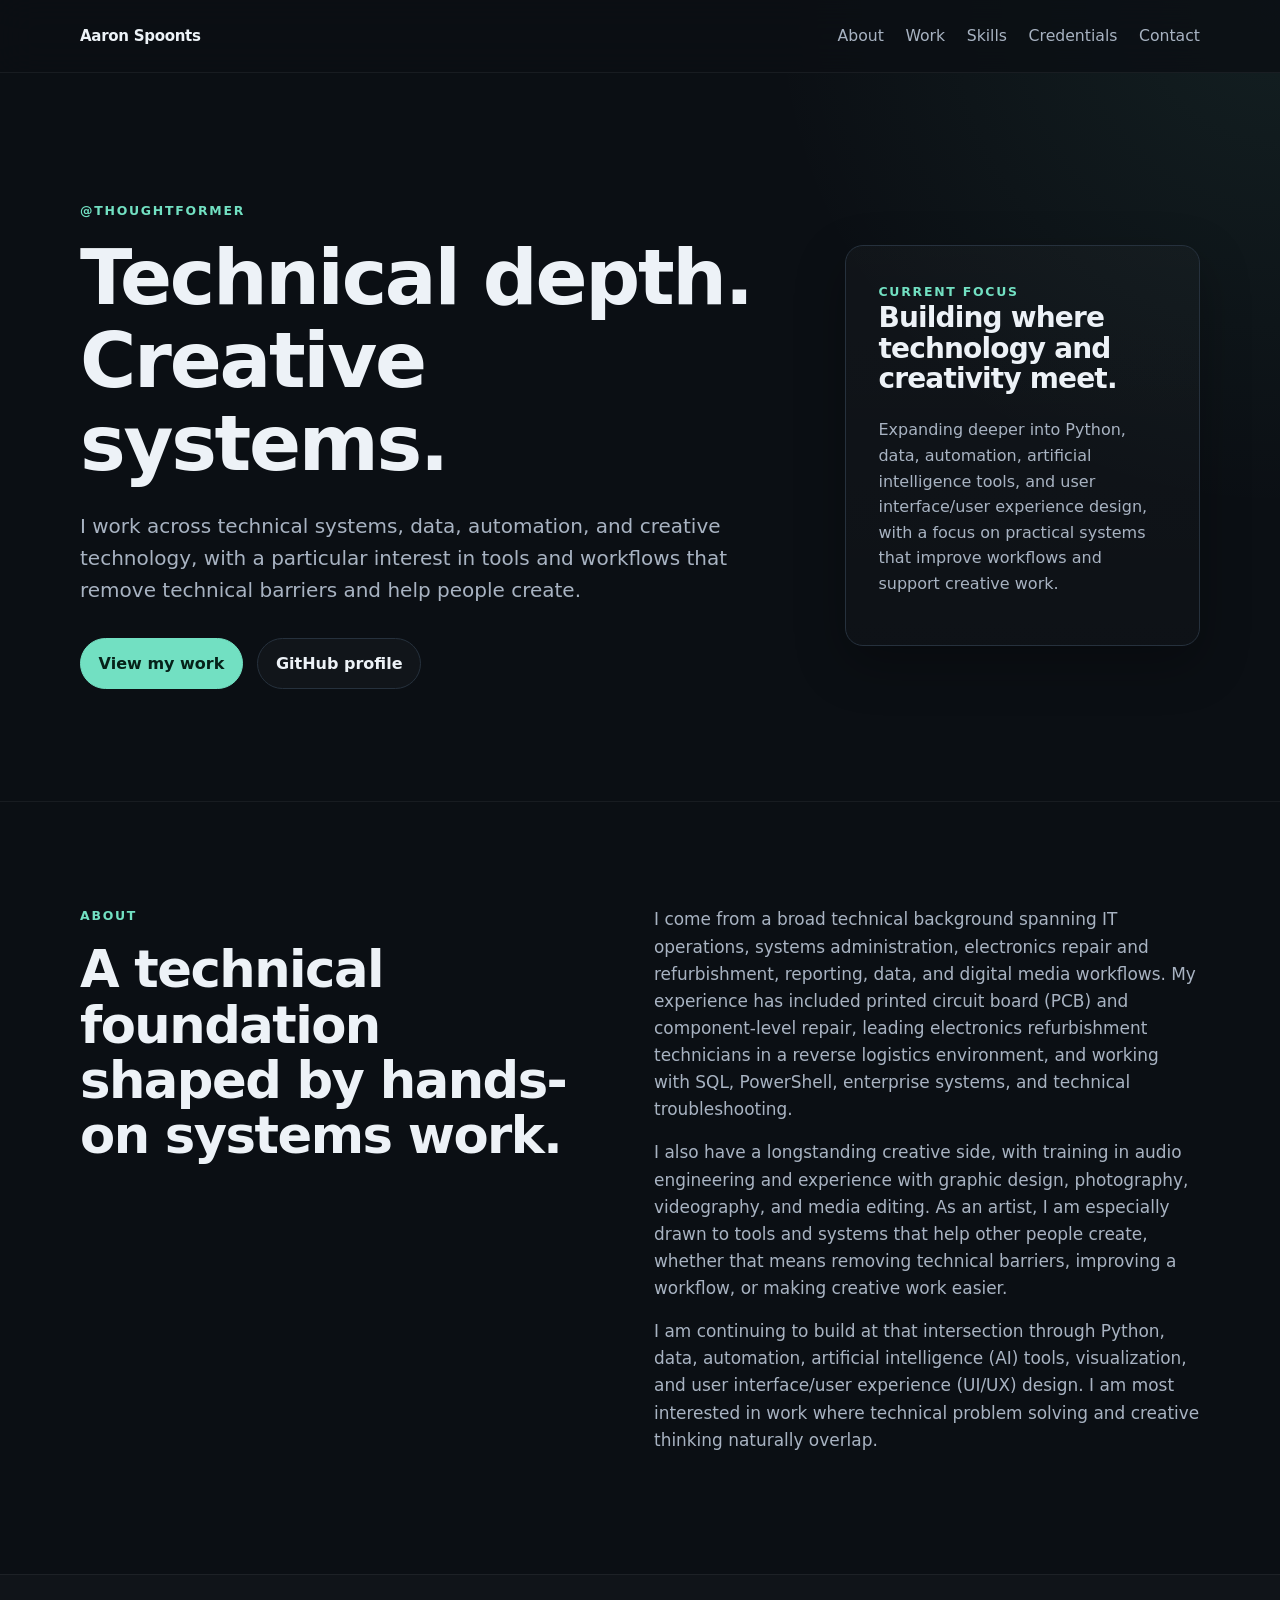
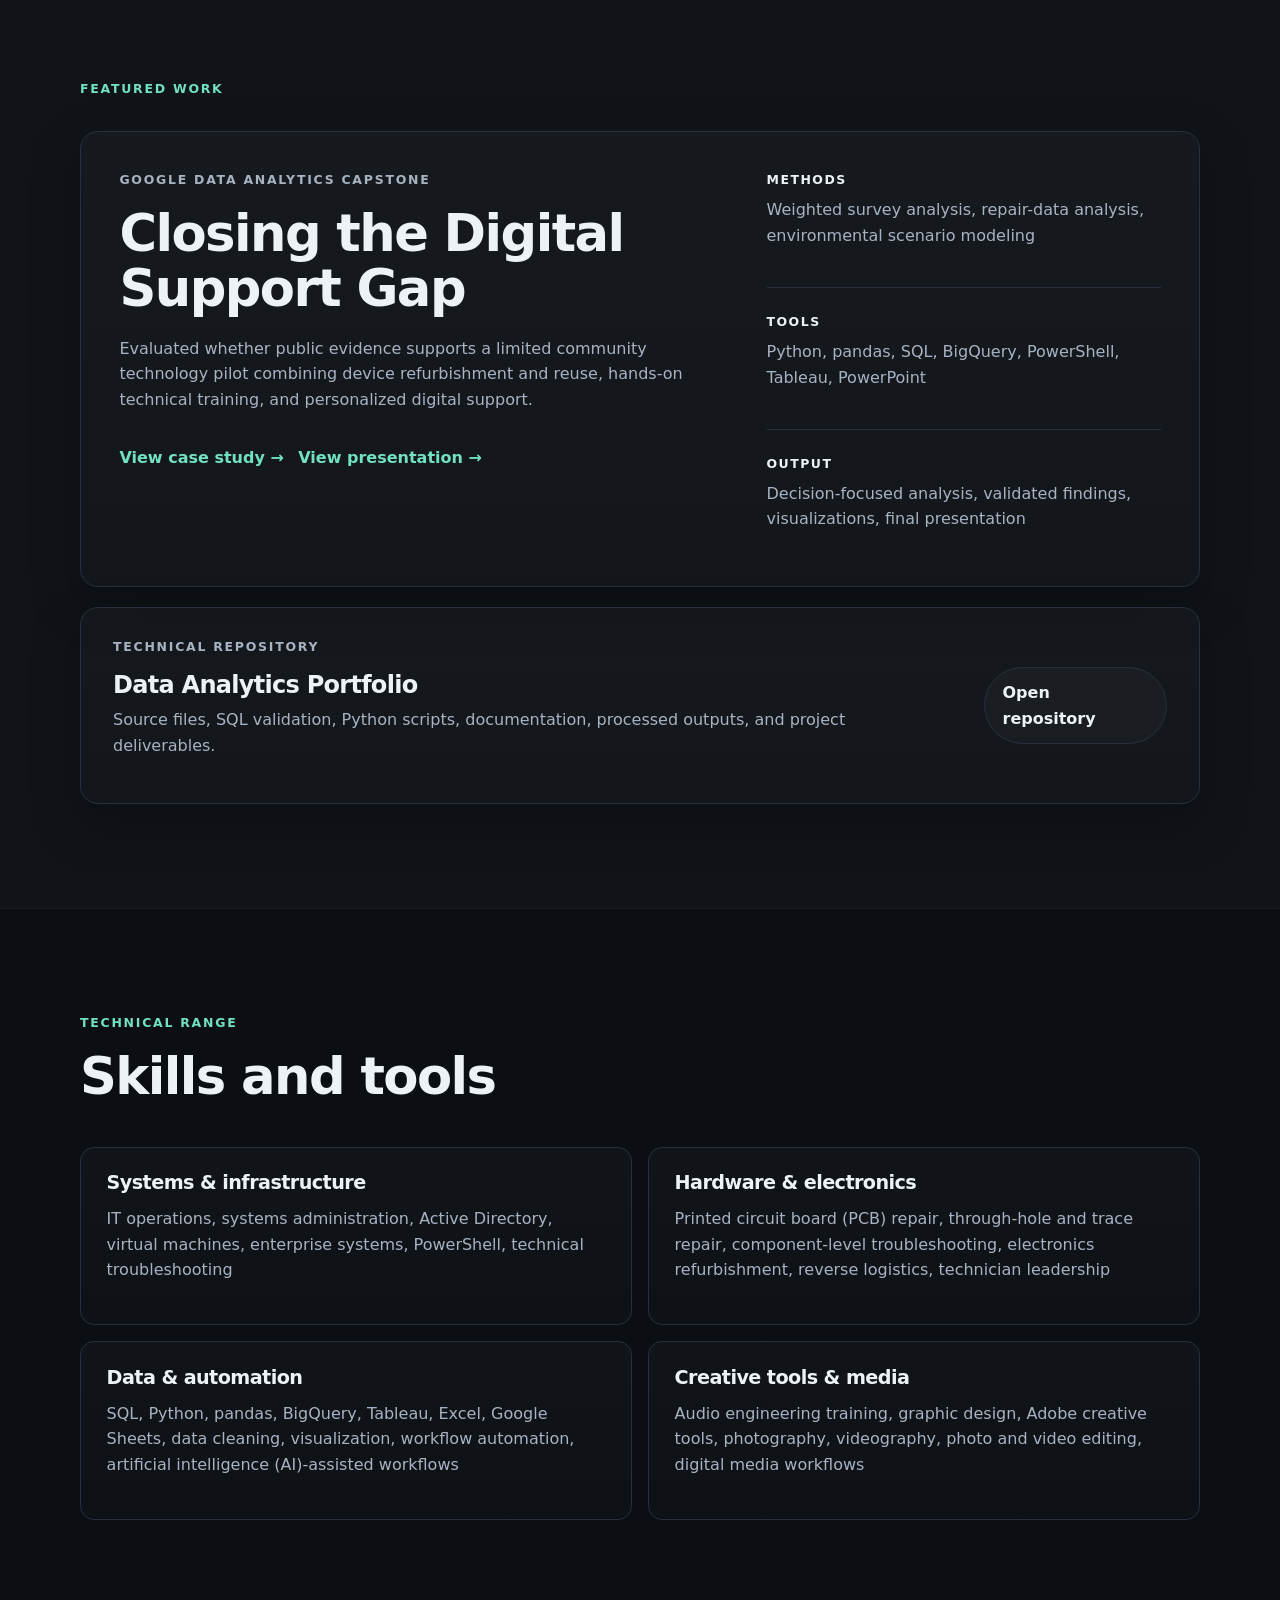
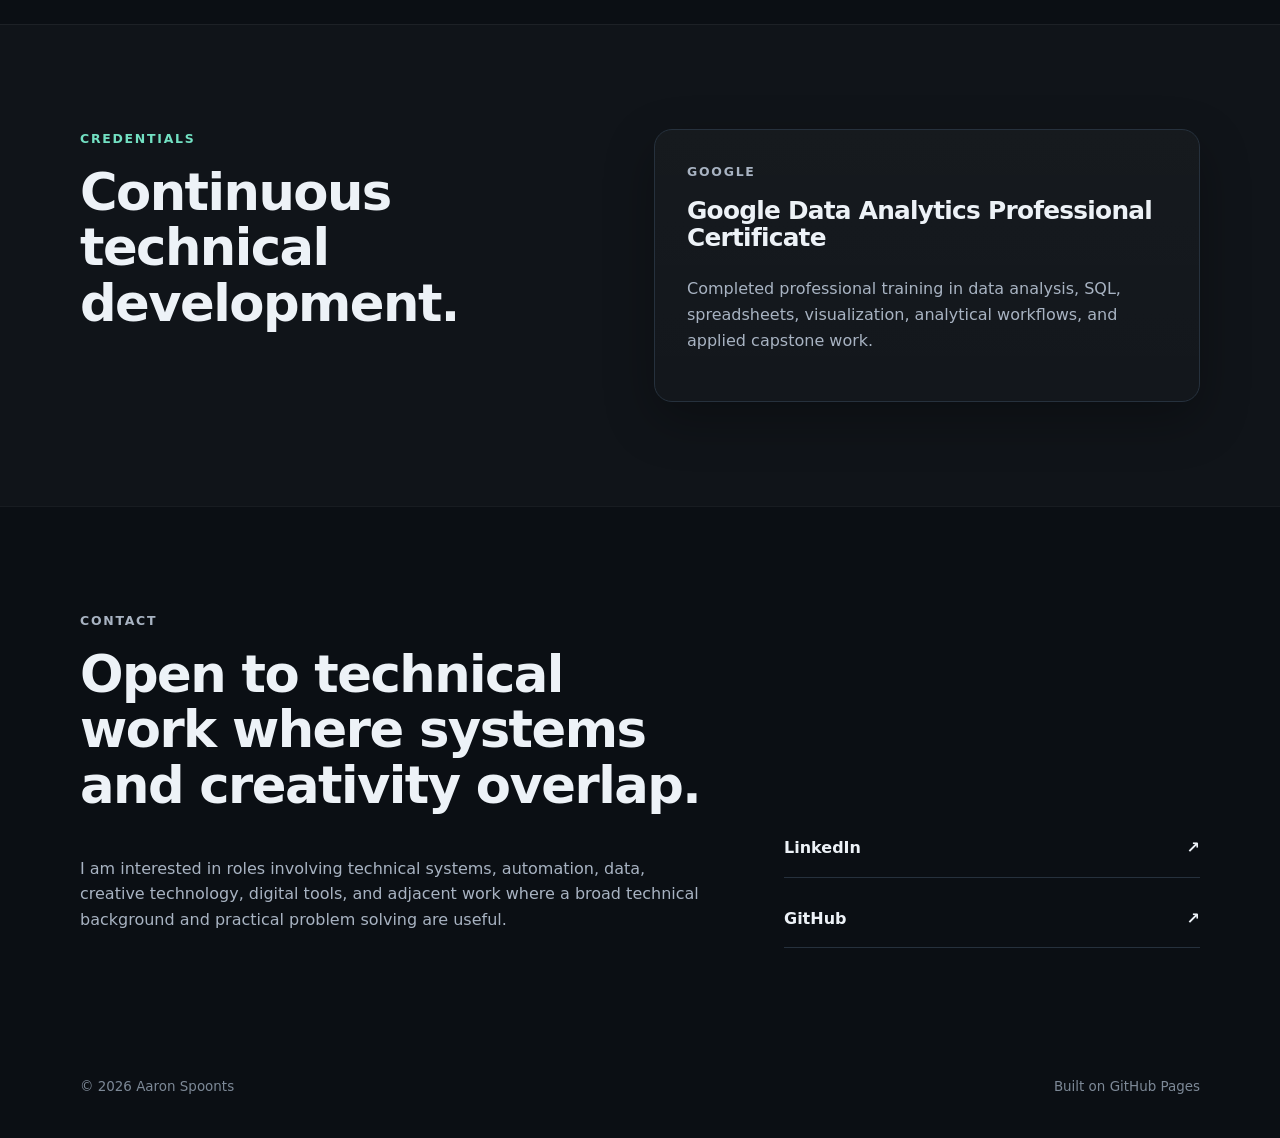
==== index.html @ 9a8ed1b3 "Refine portfolio positioning and experience" ====
<!DOCTYPE html>
<html lang="en">
<head>
  <meta charset="UTF-8">
  <meta name="viewport" content="width=device-width, initial-scale=1.0">
  <meta name="description" content="Aaron Spoonts — technical systems, data, automation, and creative technology portfolio.">
  <title>Aaron Spoonts | Technical Systems & Creative Technology</title>
  <link rel="stylesheet" href="style.css">
</head>
<body>
  <header class="site-header">
    <div class="container nav-wrap">
      <a class="brand" href="#top">Aaron Spoonts</a>
      <nav aria-label="Primary navigation">
        <a href="#about">About</a>
        <a href="#work">Work</a>
        <a href="#skills">Skills</a>
        <a href="#credentials">Credentials</a>
        <a href="#contact">Contact</a>
      </nav>
    </div>
  </header>

  <main id="top">
    <section class="hero">
      <div class="container hero-grid">
        <div>
          <p class="eyebrow">@Thoughtformer</p>
          <h1>Technical depth.<br>Creative systems.</h1>
          <p class="hero-copy">
            I work across technical systems, data, automation, and creative technology, with a
            particular interest in tools and workflows that remove technical barriers and help
            people create.
          </p>
          <div class="hero-actions">
            <a class="button primary" href="#work">View my work</a>
            <a class="button secondary" href="https://github.com/Thoughtformer" target="_blank" rel="noopener noreferrer">GitHub profile</a>
          </div>
        </div>

        <aside class="focus-card" aria-label="Current focus">
          <span class="card-label">Current focus</span>
          <h2>Building where technology and creativity meet.</h2>
          <p>
            Expanding deeper into Python, data, automation, artificial intelligence tools,
            and user interface/user experience design, with a focus on practical systems
            that improve workflows and support creative work.
          </p>
        </aside>
      </div>
    </section>

    <section id="about" class="section">
      <div class="container split">
        <div>
          <p class="section-kicker">About</p>
          <h2>A technical foundation shaped by hands-on systems work.</h2>
        </div>
        <div class="body-copy">
          <p>
            I come from a broad technical background spanning IT operations, systems administration,
            electronics repair and refurbishment, reporting, data, and digital media workflows.
            My experience has included printed circuit board (PCB) and component-level repair,
            leading electronics refurbishment technicians in a reverse logistics environment,
            and working with SQL, PowerShell, enterprise systems, and technical troubleshooting.
          </p>
          <p>
            I also have a longstanding creative side, with training in audio engineering and
            experience with graphic design, photography, videography, and media editing. As an
            artist, I am especially drawn to tools and systems that help other people create,
            whether that means removing technical barriers, improving a workflow, or making
            creative work easier.
          </p>
          <p>
            I am continuing to build at that intersection through Python, data, automation,
            artificial intelligence (AI) tools, visualization, and user interface/user experience
            (UI/UX) design. I am most interested in work where technical problem solving and
            creative thinking naturally overlap.
          </p>
        </div>
      </div>
    </section>

    <section id="work" class="section section-alt">
      <div class="container">
        <p class="section-kicker">Featured work</p>
        <div class="project-card">
          <div class="project-main">
            <p class="project-type">Google Data Analytics Capstone</p>
            <h2>Closing the Digital Support Gap</h2>
            <p>
              Evaluated whether public evidence supports a limited community technology pilot
              combining device refurbishment and reuse, hands-on technical training, and
              personalized digital support.
            </p>
            <div class="project-actions">
              <a class="text-link" href="https://github.com/Thoughtformer/data-analytics-portfolio/tree/main/projects/google-data-analytics-capstone" target="_blank" rel="noopener noreferrer">View case study →</a>
              <a class="text-link" href="https://github.com/Thoughtformer/data-analytics-portfolio/blob/main/projects/google-data-analytics-capstone/reports/google-data-analytics-capstone-presentation.pdf" target="_blank" rel="noopener noreferrer">View presentation →</a>
            </div>
          </div>
          <div class="project-meta">
            <div>
              <span>Methods</span>
              <p>Weighted survey analysis, repair-data analysis, environmental scenario modeling</p>
            </div>
            <div>
              <span>Tools</span>
              <p>Python, pandas, SQL, BigQuery, PowerShell, Tableau, PowerPoint</p>
            </div>
            <div>
              <span>Output</span>
              <p>Decision-focused analysis, validated findings, visualizations, final presentation</p>
            </div>
          </div>
        </div>

        <div class="repo-callout">
          <div>
            <p class="project-type">Technical repository</p>
            <h3>Data Analytics Portfolio</h3>
            <p>Source files, SQL validation, Python scripts, documentation, processed outputs, and project deliverables.</p>
          </div>
          <a class="button secondary" href="https://github.com/Thoughtformer/data-analytics-portfolio" target="_blank" rel="noopener noreferrer">Open repository</a>
        </div>
      </div>
    </section>

    <section id="skills" class="section">
      <div class="container">
        <p class="section-kicker">Technical range</p>
        <h2>Skills and tools</h2>
        <div class="skill-grid">
          <div class="skill-group">
            <h3>Systems & infrastructure</h3>
            <p>IT operations, systems administration, Active Directory, virtual machines, enterprise systems, PowerShell, technical troubleshooting</p>
          </div>
          <div class="skill-group">
            <h3>Hardware & electronics</h3>
            <p>Printed circuit board (PCB) repair, through-hole and trace repair, component-level troubleshooting, electronics refurbishment, reverse logistics, technician leadership</p>
          </div>
          <div class="skill-group">
            <h3>Data & automation</h3>
            <p>SQL, Python, pandas, BigQuery, Tableau, Excel, Google Sheets, data cleaning, visualization, workflow automation, artificial intelligence (AI)-assisted workflows</p>
          </div>
          <div class="skill-group">
            <h3>Creative tools & media</h3>
            <p>Audio engineering training, graphic design, Adobe creative tools, photography, videography, photo and video editing, digital media workflows</p>
          </div>
        </div>
      </div>
    </section>

    <section id="credentials" class="section section-alt">
      <div class="container split">
        <div>
          <p class="section-kicker">Credentials</p>
          <h2>Continuous technical development.</h2>
        </div>
        <div class="credential-card">
          <p class="credential-issuer">Google</p>
          <h3>Google Data Analytics Professional Certificate</h3>
          <p>
            Completed professional training in data analysis, SQL, spreadsheets, visualization,
            analytical workflows, and applied capstone work.
          </p>
        </div>
      </div>
    </section>

    <section id="contact" class="section contact-section">
      <div class="container contact-grid">
        <div>
          <p class="section-kicker">Contact</p>
          <h2>Open to technical work where systems and creativity overlap.</h2>
          <p>
            I am interested in roles involving technical systems, automation, data, creative
            technology, digital tools, and adjacent work where a broad technical background
            and practical problem solving are useful.
          </p>
        </div>
        <div class="contact-links">
          <a href="https://www.linkedin.com/in/aaron-spoonts-3661ab31a/" target="_blank" rel="noopener noreferrer">LinkedIn <span>↗</span></a>
          <a href="https://github.com/Thoughtformer" target="_blank" rel="noopener noreferrer">GitHub <span>↗</span></a>
        </div>
      </div>
    </section>
  </main>

  <footer>
    <div class="container footer-wrap">
      <span>© 2026 Aaron Spoonts</span>
      <span>Built on GitHub Pages</span>
    </div>
  </footer>
</body>
</html>
---- style.css ----
:root {
  --bg: #0b0f14;
  --surface: #111821;
  --surface-2: #151e28;
  --text: #edf2f7;
  --muted: #a8b3c2;
  --line: #26313d;
  --accent: #72e0c2;
  --accent-strong: #9af0d8;
  --max-width: 1120px;
  --radius: 18px;
  --shadow: 0 18px 50px rgba(0, 0, 0, 0.28);
}

* {
  box-sizing: border-box;
}

html {
  scroll-behavior: smooth;
}

body {
  margin: 0;
  background:
    radial-gradient(circle at top right, rgba(114, 224, 194, 0.08), transparent 32rem),
    var(--bg);
  color: var(--text);
  font-family:
    Inter, ui-sans-serif, system-ui, -apple-system, BlinkMacSystemFont,
    "Segoe UI", sans-serif;
  line-height: 1.6;
  -webkit-font-smoothing: antialiased;
}

a {
  color: inherit;
  text-decoration: none;
}

p {
  margin: 0 0 1rem;
}

h1,
h2,
h3 {
  margin-top: 0;
  line-height: 1.08;
  letter-spacing: -0.03em;
}

h1 {
  max-width: 760px;
  margin-bottom: 1.5rem;
  font-size: clamp(3.2rem, 6vw, 6rem);
  font-weight: 760;
}

h2 {
  font-size: clamp(2rem, 4vw, 3.4rem);
}

h3 {
  font-size: 1.2rem;
}

.container {
  width: min(calc(100% - 2.5rem), var(--max-width));
  margin-inline: auto;
}

.site-header {
  position: sticky;
  top: 0;
  z-index: 50;
  border-bottom: 1px solid rgba(255, 255, 255, 0.06);
  background: rgba(11, 15, 20, 0.82);
  backdrop-filter: blur(18px);
}

.nav-wrap {
  min-height: 72px;
  display: flex;
  align-items: center;
  justify-content: space-between;
  gap: 2rem;
}

.brand {
  font-size: 0.94rem;
  font-weight: 700;
  letter-spacing: -0.02em;
}

nav {
  display: flex;
  gap: 1.35rem;
  color: var(--muted);
  font-size: 0.98rem;
}

nav a,
.contact-links a,
.text-link {
  transition:
    color 160ms ease,
    border-color 160ms ease,
    transform 160ms ease;
}

nav a:hover,
.contact-links a:hover,
.text-link:hover {
  color: var(--accent-strong);
}

.hero {
  padding: 8rem 0 7rem;
}

.hero-grid {
  display: grid;
  grid-template-columns: minmax(0, 1.45fr) minmax(300px, 0.75fr);
  gap: 5rem;
  align-items: center;
}

.eyebrow,
.section-kicker,
.project-type,
.card-label,
.credential-issuer {
  margin-bottom: 1rem;
  color: var(--accent);
  font-size: 0.78rem;
  font-weight: 750;
  letter-spacing: 0.14em;
  text-transform: uppercase;
}

.hero-copy {
  max-width: 710px;
  color: var(--muted);
  font-size: clamp(1.05rem, 2vw, 1.25rem);
}

.hero-actions,
.project-actions {
  margin-top: 2rem;
  display: flex;
  flex-wrap: wrap;
  gap: 0.9rem;
}

.button {
  min-height: 46px;
  display: inline-flex;
  align-items: center;
  justify-content: center;
  padding: 0.75rem 1.1rem;
  border: 1px solid var(--line);
  border-radius: 999px;
  font-weight: 700;
  transition:
    transform 160ms ease,
    background 160ms ease,
    border-color 160ms ease;
}

.button:hover {
  transform: translateY(-2px);
  border-color: rgba(114, 224, 194, 0.6);
}

.button.primary {
  border-color: var(--accent);
  background: var(--accent);
  color: #062219;
}

.button.primary:hover {
  background: var(--accent-strong);
}

.button.secondary {
  background: rgba(255, 255, 255, 0.025);
}

.focus-card,
.project-card,
.credential-card,
.repo-callout,
.skill-group {
  border: 1px solid var(--line);
  background: linear-gradient(180deg, rgba(255, 255, 255, 0.025), rgba(255, 255, 255, 0.01));
  box-shadow: var(--shadow);
}

.focus-card {
  padding: 2rem;
  border-radius: var(--radius);
}

.focus-card h2 {
  font-size: 1.75rem;
}

.focus-card p,
.body-copy,
.skill-group p,
.credential-card p,
.project-main > p,
.project-meta p,
.repo-callout p,
.contact-section p {
  color: var(--muted);
}

.section {
  padding: 6.5rem 0;
  border-top: 1px solid rgba(255, 255, 255, 0.055);
}

.section-alt {
  background: rgba(255, 255, 255, 0.018);
}

.split {
  display: grid;
  grid-template-columns: 0.95fr 1.05fr;
  gap: 5rem;
}

.body-copy {
  font-size: 1.06rem;
}

.project-card {
  margin-top: 2rem;
  padding: 2.4rem;
  display: grid;
  grid-template-columns: 1.2fr 0.8fr;
  gap: 3.5rem;
  border-radius: var(--radius);
}

.project-main h2 {
  margin-bottom: 1.2rem;
  font-size: clamp(2rem, 4vw, 3.2rem);
}

.project-meta {
  display: grid;
  gap: 1.5rem;
  align-content: start;
}

.project-meta div {
  padding-bottom: 1.4rem;
  border-bottom: 1px solid var(--line);
}

.project-meta div:last-child {
  padding-bottom: 0;
  border-bottom: 0;
}

.project-meta span {
  display: block;
  margin-bottom: 0.45rem;
  color: var(--text);
  font-size: 0.78rem;
  font-weight: 750;
  letter-spacing: 0.12em;
  text-transform: uppercase;
}

.text-link {
  color: var(--accent);
  font-weight: 700;
}

.repo-callout {
  margin-top: 1.25rem;
  padding: 1.8rem 2rem;
  display: flex;
  align-items: center;
  justify-content: space-between;
  gap: 2rem;
  border-radius: var(--radius);
}

.repo-callout h3 {
  margin-bottom: 0.5rem;
  font-size: 1.5rem;
}

.skill-grid {
  margin-top: 2.5rem;
  display: grid;
  grid-template-columns: repeat(2, minmax(0, 1fr));
  gap: 1rem;
}

.skill-group {
  padding: 1.6rem;
  border-radius: 14px;
  box-shadow: none;
}

.skill-group h3 {
  margin-bottom: 0.75rem;
}

.credential-card {
  padding: 2rem;
  border-radius: var(--radius);
}

.credential-card h3 {
  font-size: 1.55rem;
}

.contact-grid {
  display: grid;
  grid-template-columns: minmax(0, 1.2fr) minmax(280px, 0.8fr);
  gap: 5rem;
  align-items: end;
}

.contact-links {
  display: grid;
  gap: 0.75rem;
}

.contact-links a {
  padding: 1rem 0;
  display: flex;
  justify-content: space-between;
  border-bottom: 1px solid var(--line);
  font-weight: 700;
}

footer {
  padding: 1.5rem 0 2.5rem;
  color: #7d8997;
  font-size: 0.84rem;
}

.footer-wrap {
  display: flex;
  justify-content: space-between;
  gap: 1rem;
}

@media (max-width: 860px) {
  .site-header {
    position: static;
  }

  .nav-wrap {
    padding: 1rem 0;
    align-items: flex-start;
  }

  nav {
    flex-wrap: wrap;
    justify-content: flex-end;
  }

  .hero {
    padding: 5.5rem 0 5rem;
  }

  .hero-grid,
  .split,
  .project-card,
  .contact-grid {
    grid-template-columns: 1fr;
    gap: 2.5rem;
  }

  .focus-card {
    max-width: 620px;
  }
}

@media (max-width: 620px) {
  .container {
    width: min(calc(100% - 1.5rem), var(--max-width));
  }

  .nav-wrap {
    display: block;
  }

  nav {
    margin-top: 0.75rem;
    justify-content: flex-start;
    gap: 0.7rem 1rem;
    font-size: 0.88rem;
  }

  h1 {
    font-size: clamp(2.85rem, 15vw, 4.8rem);
  }

  .section {
    padding: 4.5rem 0;
  }

  .project-card,
  .focus-card,
  .credential-card {
    padding: 1.4rem;
  }

  .repo-callout {
    align-items: flex-start;
    flex-direction: column;
  }

  .skill-grid {
    grid-template-columns: 1fr;
  }

  .footer-wrap {
    flex-direction: column;
  }
}

@media (prefers-reduced-motion: reduce) {
  html {
    scroll-behavior: auto;
  }

  *,
  *::before,
  *::after {
    transition-duration: 0.01ms !important;
  }
}
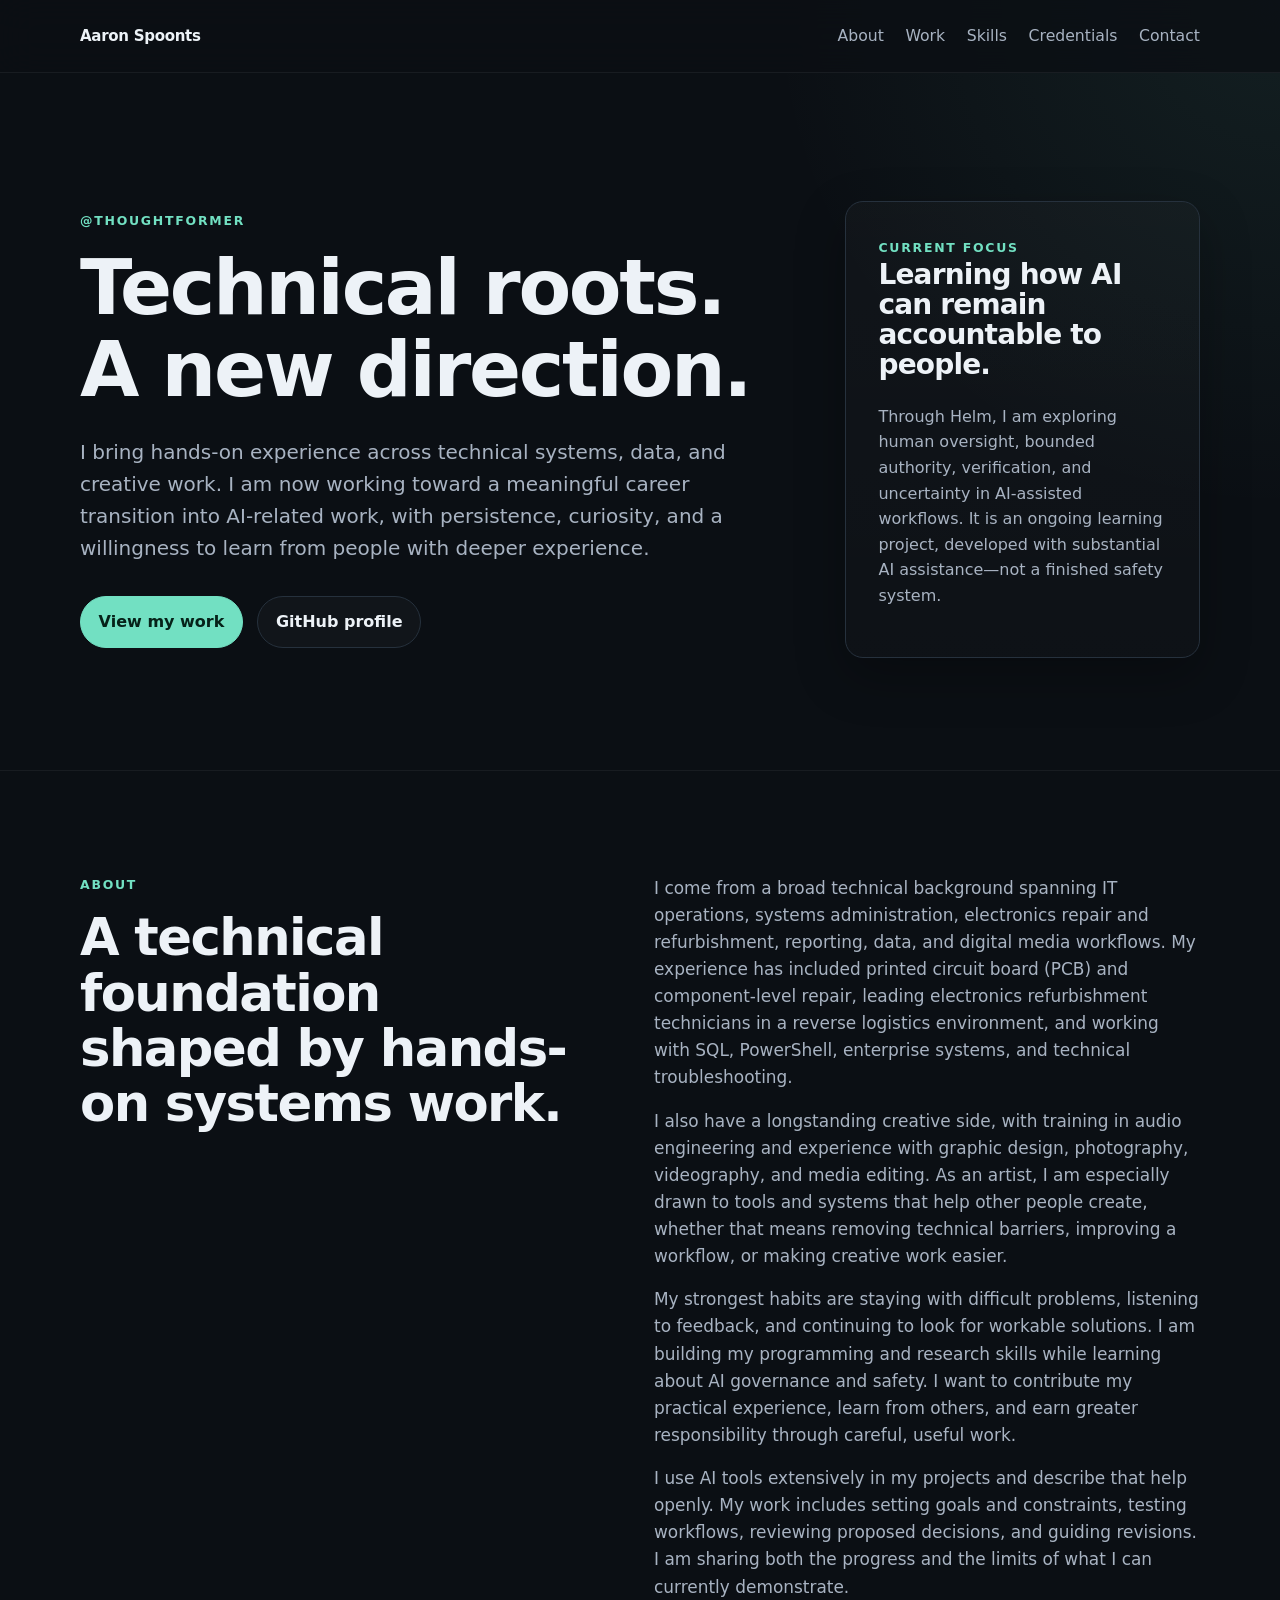
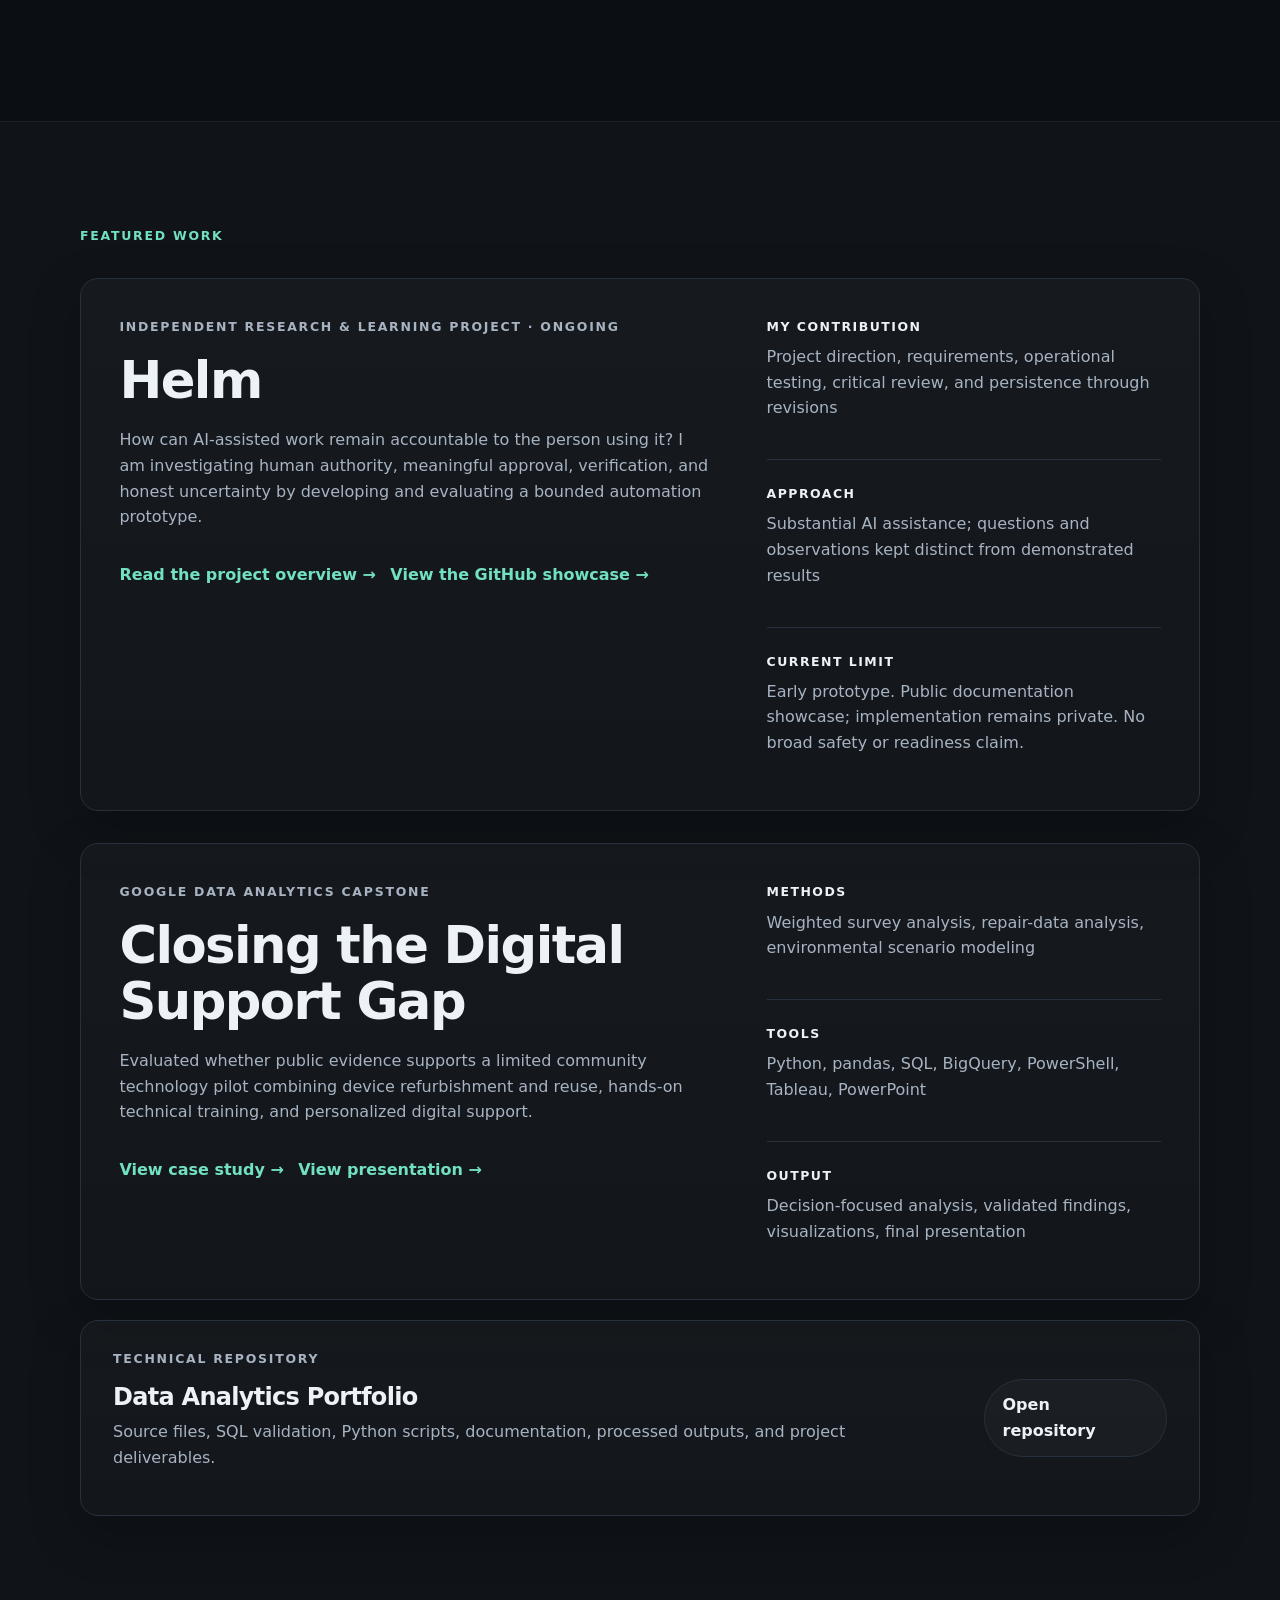
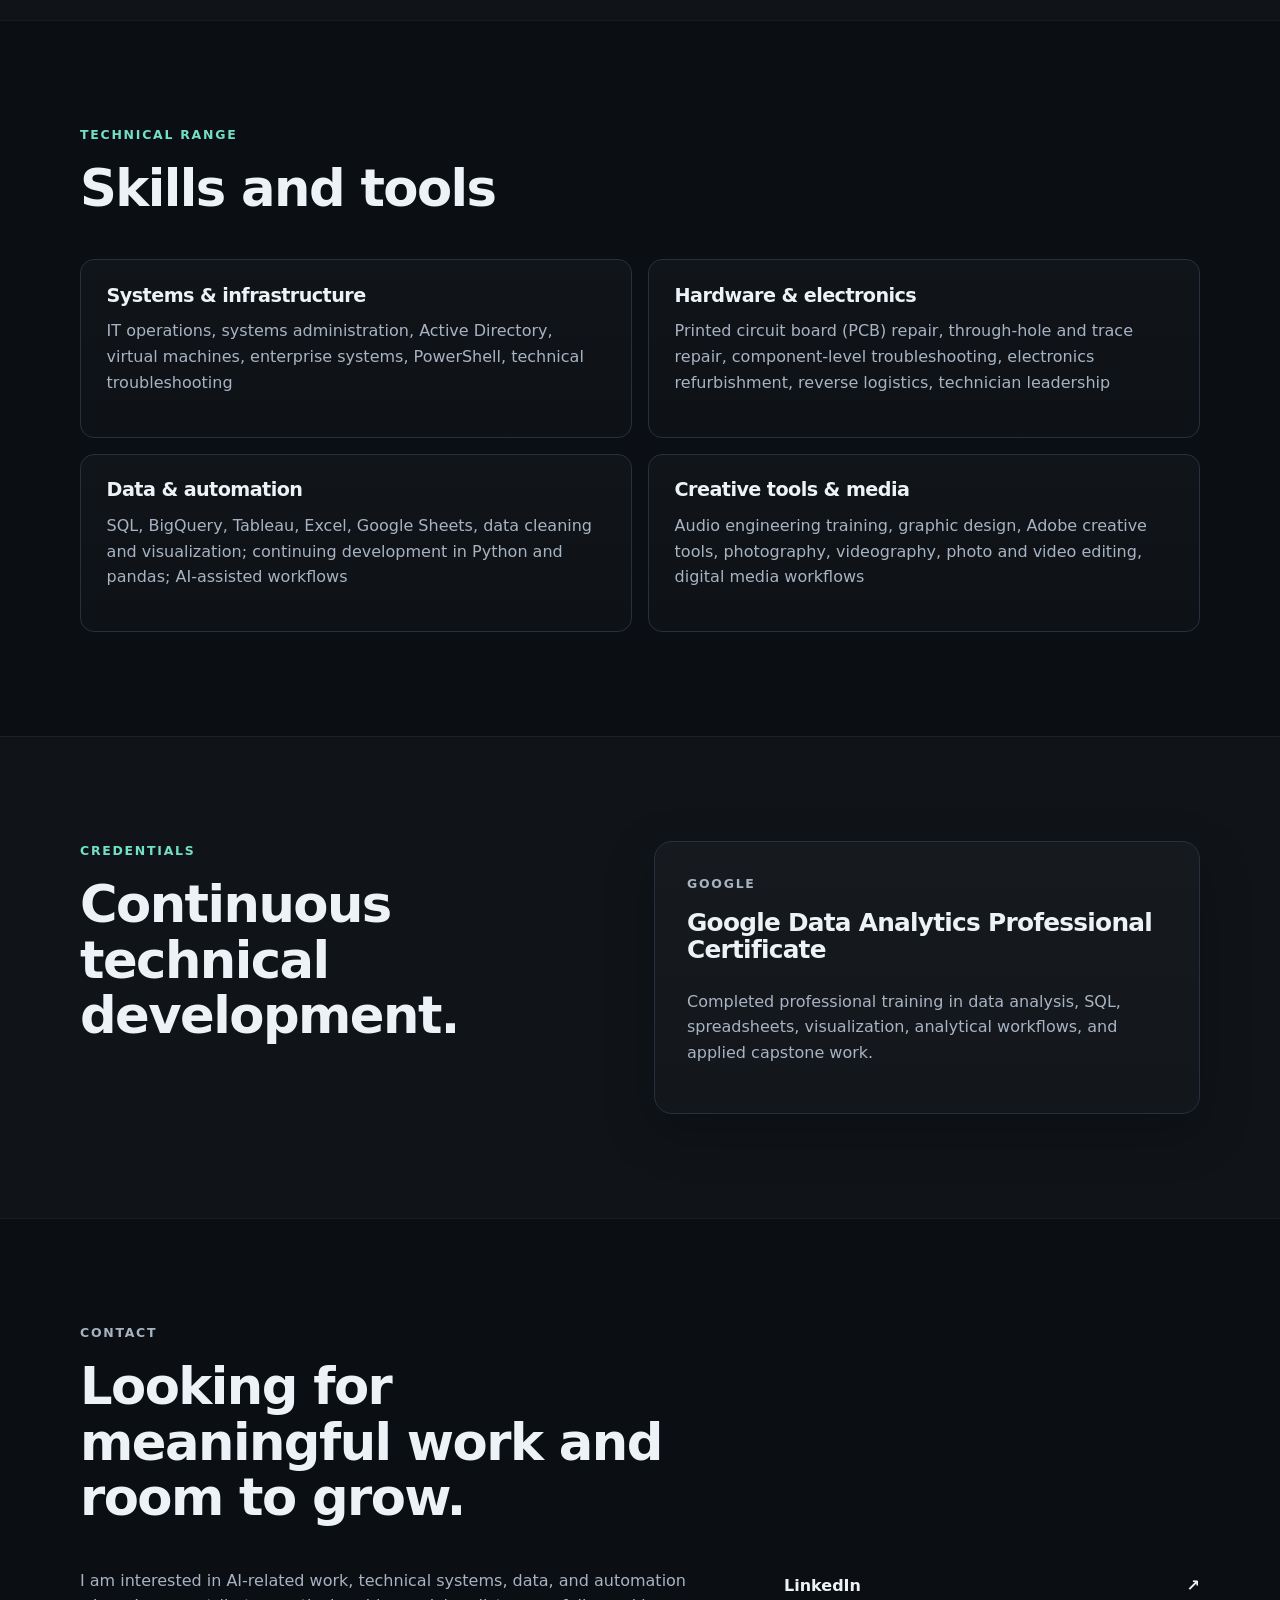
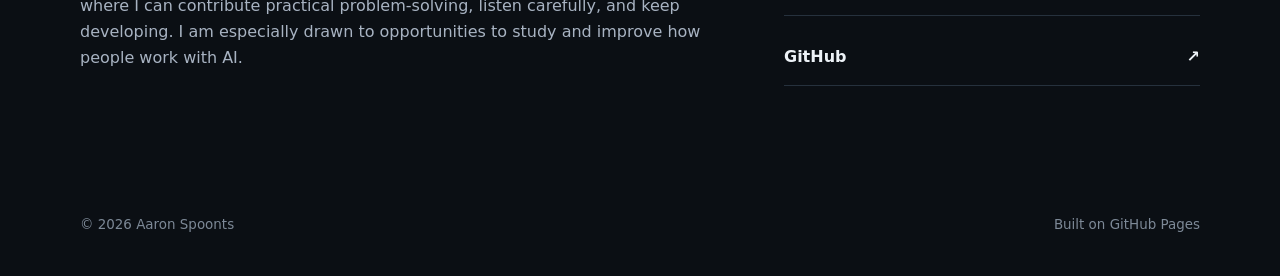
==== commit c97e80ad: "Present career transition and Helm research with clear contribution and limits" ====
--- a/index.html
+++ b/index.html
@@ -3,8 +3,8 @@
 <head>
   <meta charset="UTF-8">
   <meta name="viewport" content="width=device-width, initial-scale=1.0">
-  <meta name="description" content="Aaron Spoonts — technical systems, data, automation, and creative technology portfolio.">
-  <title>Aaron Spoonts | Technical Systems & Creative Technology</title>
+  <meta name="description" content="Aaron Spoonts — practical technical experience, data analysis, and an ongoing learning journey in AI governance and safety.">
+  <title>Aaron Spoonts | Technical Systems, Data &amp; AI Learning</title>
   <link rel="stylesheet" href="style.css">
 </head>
 <body>
@@ -26,11 +26,11 @@
       <div class="container hero-grid">
         <div>
           <p class="eyebrow">@Thoughtformer</p>
-          <h1>Technical depth.<br>Creative systems.</h1>
+          <h1>Technical roots.<br>A new direction.</h1>
           <p class="hero-copy">
-            I work across technical systems, data, automation, and creative technology, with a
-            particular interest in tools and workflows that remove technical barriers and help
-            people create.
+            I bring hands-on experience across technical systems, data, and creative work.
+            I am now working toward a meaningful career transition into AI-related work,
+            with persistence, curiosity, and a willingness to learn from people with deeper experience.
           </p>
           <div class="hero-actions">
             <a class="button primary" href="#work">View my work</a>
@@ -40,11 +40,11 @@
 
         <aside class="focus-card" aria-label="Current focus">
           <span class="card-label">Current focus</span>
-          <h2>Building where technology and creativity meet.</h2>
-          <p>
-            Expanding deeper into Python, data, automation, artificial intelligence tools,
-            and user interface/user experience design, with a focus on practical systems
-            that improve workflows and support creative work.
+          <h2>Learning how AI can remain accountable to people.</h2>
+          <p>
+            Through Helm, I am exploring human oversight, bounded authority, verification,
+            and uncertainty in AI-assisted workflows. It is an ongoing learning project,
+            developed with substantial AI assistance—not a finished safety system.
           </p>
         </aside>
       </div>
@@ -72,10 +72,17 @@
             creative work easier.
           </p>
           <p>
-            I am continuing to build at that intersection through Python, data, automation,
-            artificial intelligence (AI) tools, visualization, and user interface/user experience
-            (UI/UX) design. I am most interested in work where technical problem solving and
-            creative thinking naturally overlap.
+            My strongest habits are staying with difficult problems, listening to feedback,
+            and continuing to look for workable solutions. I am building my programming and
+            research skills while learning about AI governance and safety. I want to contribute
+            my practical experience, learn from others, and earn greater responsibility through
+            careful, useful work.
+          </p>
+          <p>
+            I use AI tools extensively in my projects and describe that help openly. My work
+            includes setting goals and constraints, testing workflows, reviewing proposed
+            decisions, and guiding revisions. I am sharing both the progress and the limits
+            of what I can currently demonstrate.
           </p>
         </div>
       </div>
@@ -84,6 +91,28 @@
     <section id="work" class="section section-alt">
       <div class="container">
         <p class="section-kicker">Featured work</p>
+        <div class="project-card" id="helm">
+          <div class="project-main">
+            <p class="project-type">Independent research &amp; learning project · Ongoing</p>
+            <h2>Helm</h2>
+            <p>How can AI-assisted work remain accountable to the person using it?
+              I am investigating human authority, meaningful approval, verification, and honest
+              uncertainty by developing and evaluating a bounded automation prototype.</p>
+            <div class="project-actions">
+              <a class="text-link" href="helm/">Read the project overview →</a>
+              <a class="text-link" href="https://github.com/Thoughtformer/helm-research">View the GitHub showcase →</a>
+            </div>
+          </div>
+          <div class="project-meta">
+            <div><span>My contribution</span><p>Project direction, requirements, operational testing,
+              critical review, and persistence through revisions</p></div>
+            <div><span>Approach</span><p>Substantial AI assistance; questions and observations
+              kept distinct from demonstrated results</p></div>
+            <div><span>Current limit</span><p>Early prototype. Public documentation showcase;
+              implementation remains private. No broad safety or readiness claim.</p></div>
+          </div>
+        </div>
+
         <div class="project-card">
           <div class="project-main">
             <p class="project-type">Google Data Analytics Capstone</p>
@@ -140,7 +169,7 @@
           </div>
           <div class="skill-group">
             <h3>Data & automation</h3>
-            <p>SQL, Python, pandas, BigQuery, Tableau, Excel, Google Sheets, data cleaning, visualization, workflow automation, artificial intelligence (AI)-assisted workflows</p>
+            <p>SQL, BigQuery, Tableau, Excel, Google Sheets, data cleaning and visualization; continuing development in Python and pandas; AI-assisted workflows</p>
           </div>
           <div class="skill-group">
             <h3>Creative tools & media</h3>
@@ -171,11 +200,11 @@
       <div class="container contact-grid">
         <div>
           <p class="section-kicker">Contact</p>
-          <h2>Open to technical work where systems and creativity overlap.</h2>
-          <p>
-            I am interested in roles involving technical systems, automation, data, creative
-            technology, digital tools, and adjacent work where a broad technical background
-            and practical problem solving are useful.
+          <h2>Looking for meaningful work and room to grow.</h2>
+          <p>
+            I am interested in AI-related work, technical systems, data, and automation where
+            I can contribute practical problem-solving, listen carefully, and keep developing.
+            I am especially drawn to opportunities to study and improve how people work with AI.
           </p>
         </div>
         <div class="contact-links">
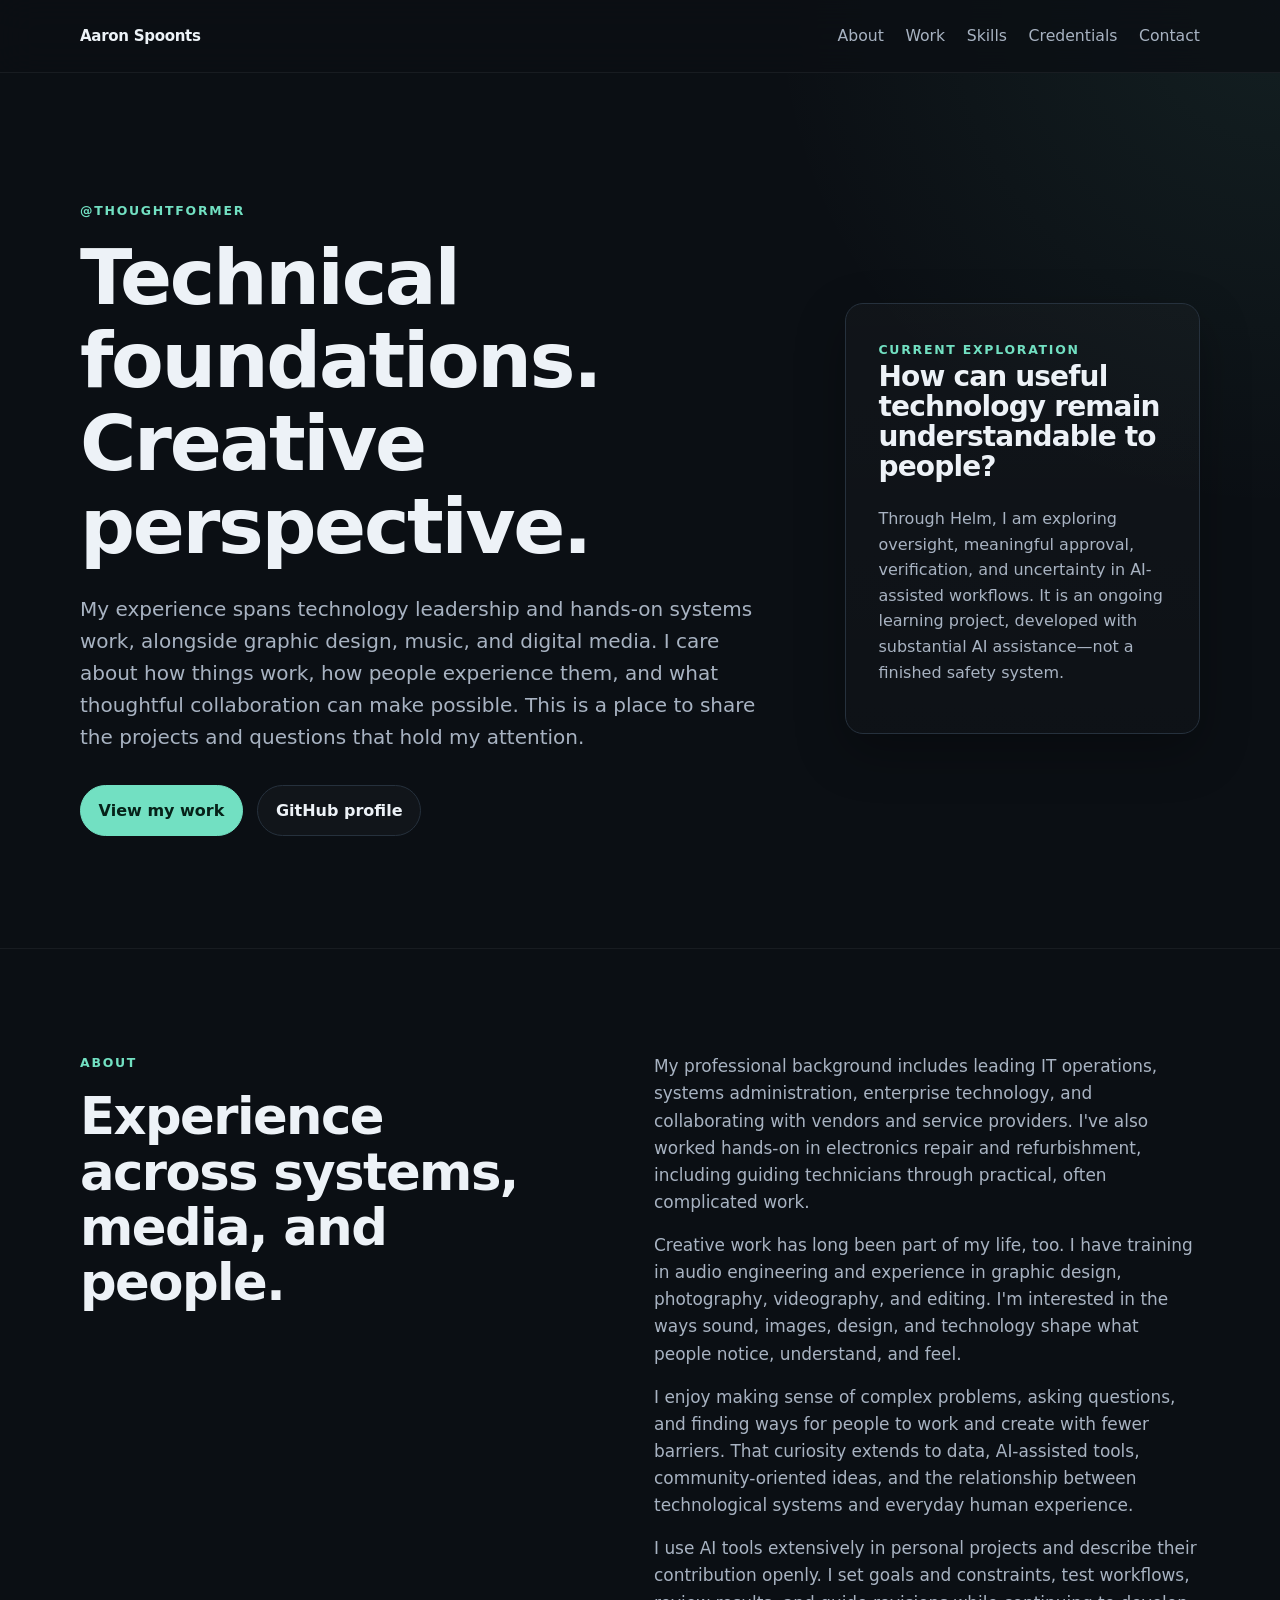
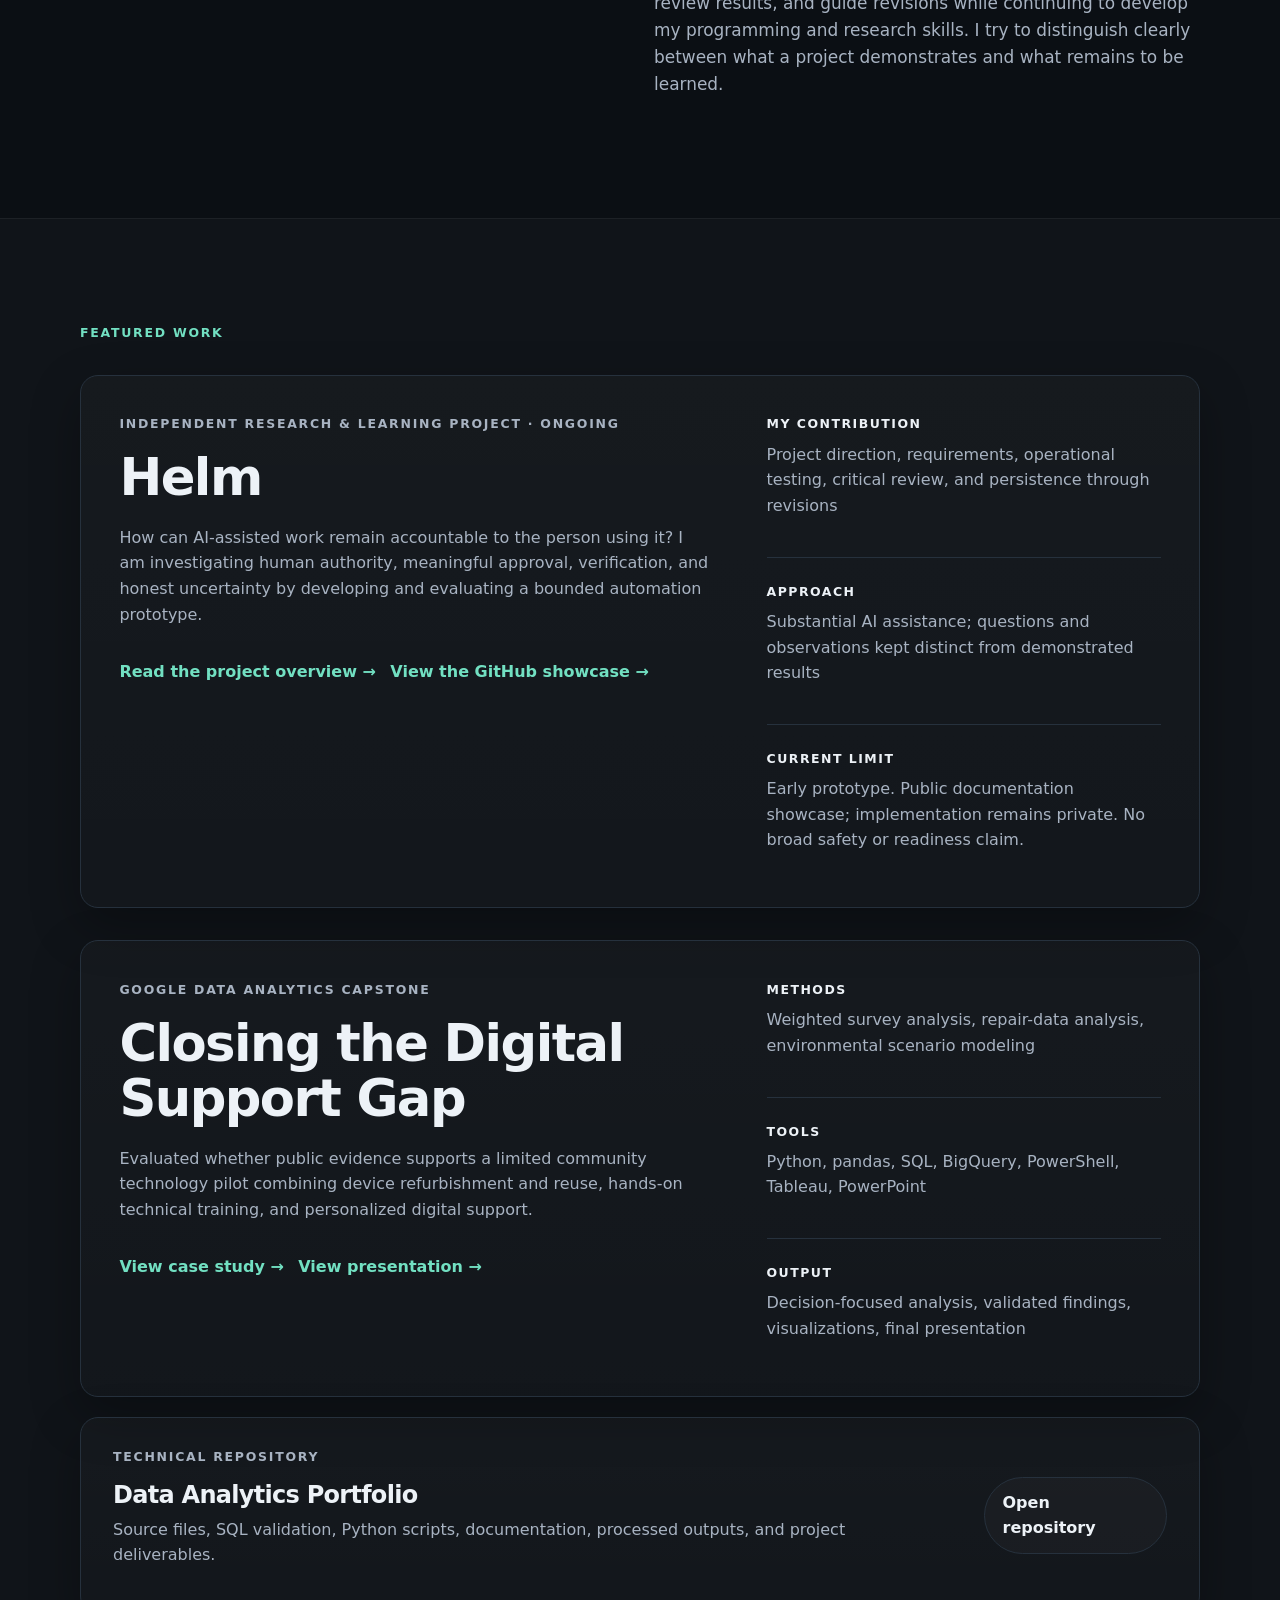
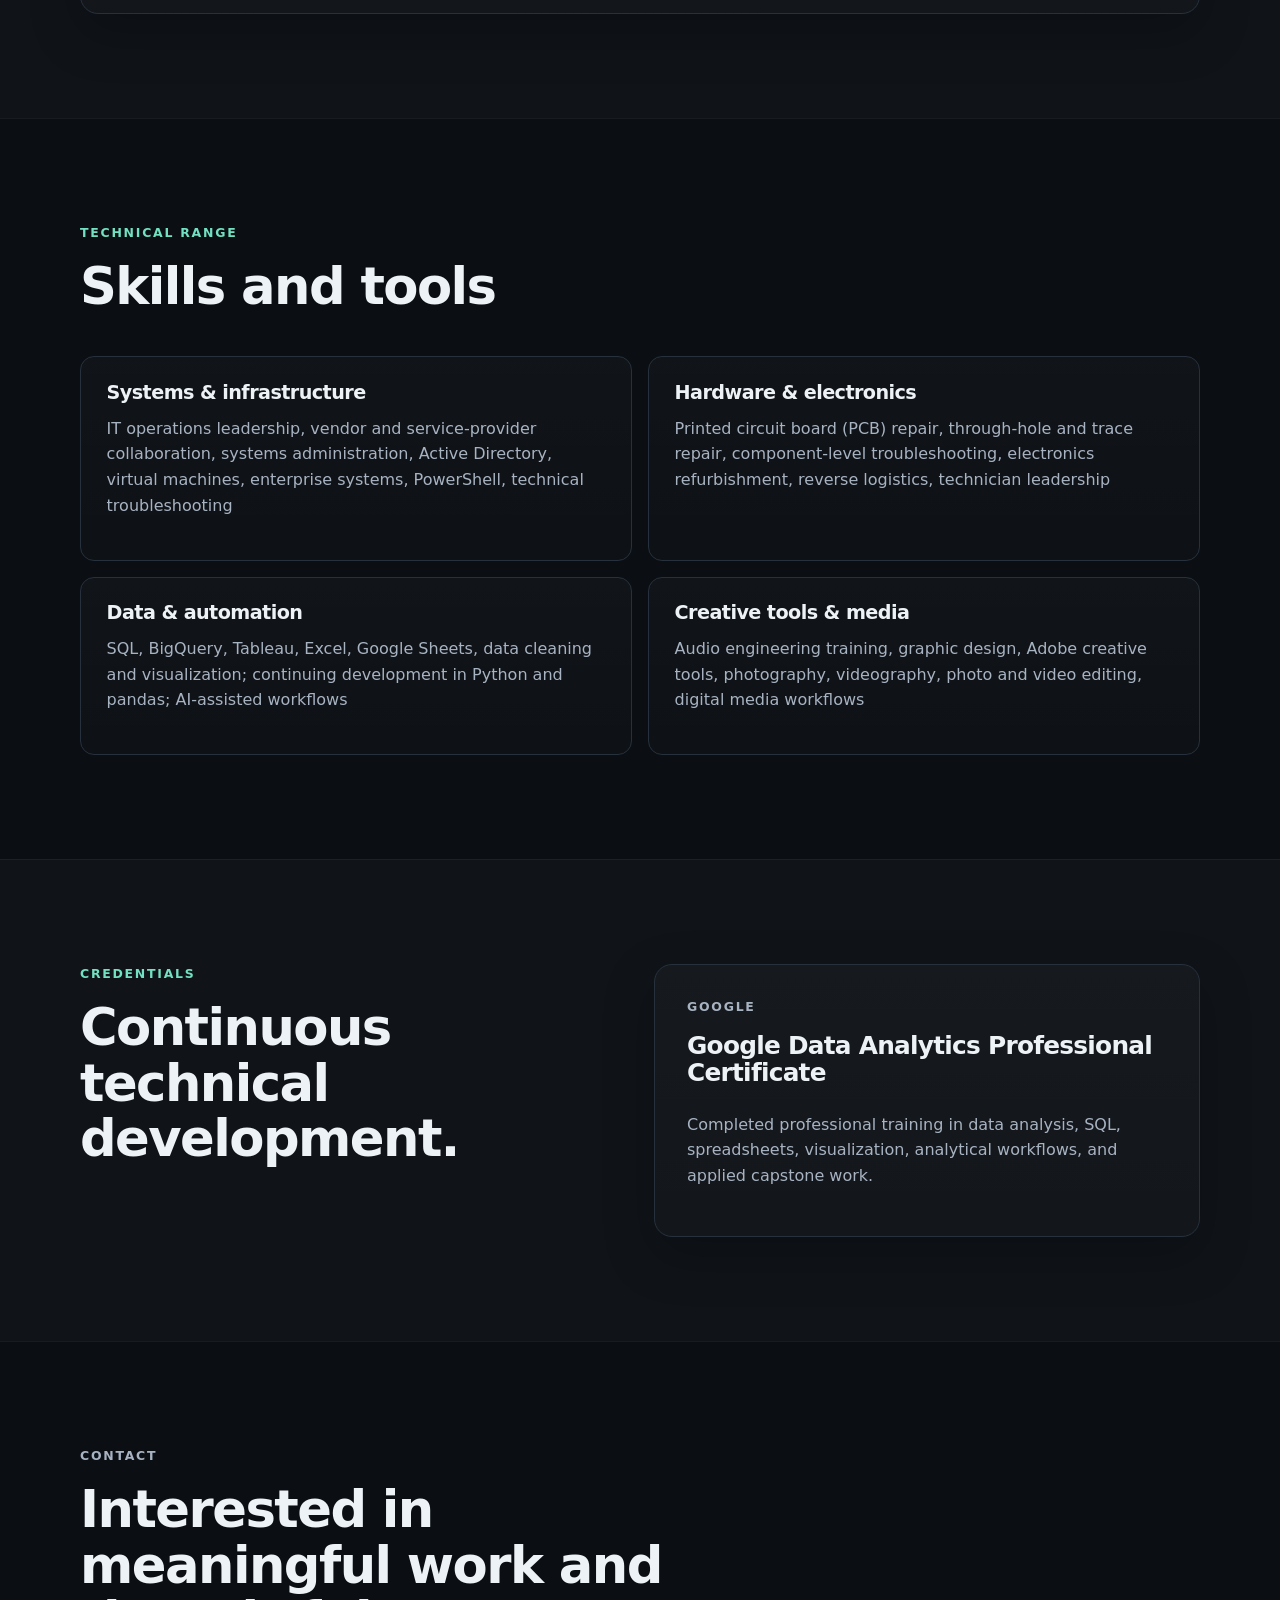
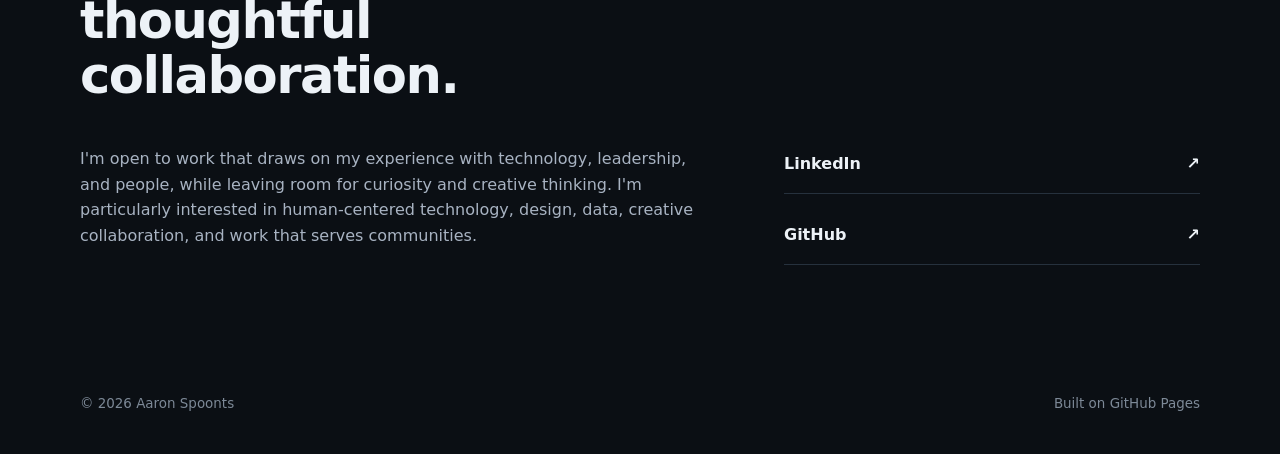
==== commit 317dcec6: "Present professional foundation and creative interests together on portfolio" ====
--- a/index.html
+++ b/index.html
@@ -3,8 +3,8 @@
 <head>
   <meta charset="UTF-8">
   <meta name="viewport" content="width=device-width, initial-scale=1.0">
-  <meta name="description" content="Aaron Spoonts — practical technical experience, data analysis, and an ongoing learning journey in AI governance and safety.">
-  <title>Aaron Spoonts | Technical Systems, Data &amp; AI Learning</title>
+  <meta name="description" content="Aaron Spoonts — technology leadership, creative practice, design, data, and human-centered problem-solving.">
+  <title>Aaron Spoonts | Technology, Creativity &amp; People</title>
   <link rel="stylesheet" href="style.css">
 </head>
 <body>
@@ -26,11 +26,12 @@
       <div class="container hero-grid">
         <div>
           <p class="eyebrow">@Thoughtformer</p>
-          <h1>Technical roots.<br>A new direction.</h1>
+          <h1>Technical foundations.<br>Creative perspective.</h1>
           <p class="hero-copy">
-            I bring hands-on experience across technical systems, data, and creative work.
-            I am now working toward a meaningful career transition into AI-related work,
-            with persistence, curiosity, and a willingness to learn from people with deeper experience.
+            My experience spans technology leadership and hands-on systems work, alongside
+            graphic design, music, and digital media. I care about how things work, how people
+            experience them, and what thoughtful collaboration can make possible. This is
+            a place to share the projects and questions that hold my attention.
           </p>
           <div class="hero-actions">
             <a class="button primary" href="#work">View my work</a>
@@ -39,10 +40,10 @@
         </div>
 
         <aside class="focus-card" aria-label="Current focus">
-          <span class="card-label">Current focus</span>
-          <h2>Learning how AI can remain accountable to people.</h2>
-          <p>
-            Through Helm, I am exploring human oversight, bounded authority, verification,
+          <span class="card-label">Current exploration</span>
+          <h2>How can useful technology remain understandable to people?</h2>
+          <p>
+            Through Helm, I am exploring oversight, meaningful approval, verification,
             and uncertainty in AI-assisted workflows. It is an ongoing learning project,
             developed with substantial AI assistance—not a finished safety system.
           </p>
@@ -54,35 +55,33 @@
       <div class="container split">
         <div>
           <p class="section-kicker">About</p>
-          <h2>A technical foundation shaped by hands-on systems work.</h2>
+          <h2>Experience across systems, media, and people.</h2>
         </div>
         <div class="body-copy">
           <p>
-            I come from a broad technical background spanning IT operations, systems administration,
-            electronics repair and refurbishment, reporting, data, and digital media workflows.
-            My experience has included printed circuit board (PCB) and component-level repair,
-            leading electronics refurbishment technicians in a reverse logistics environment,
-            and working with SQL, PowerShell, enterprise systems, and technical troubleshooting.
-          </p>
-          <p>
-            I also have a longstanding creative side, with training in audio engineering and
-            experience with graphic design, photography, videography, and media editing. As an
-            artist, I am especially drawn to tools and systems that help other people create,
-            whether that means removing technical barriers, improving a workflow, or making
-            creative work easier.
-          </p>
-          <p>
-            My strongest habits are staying with difficult problems, listening to feedback,
-            and continuing to look for workable solutions. I am building my programming and
-            research skills while learning about AI governance and safety. I want to contribute
-            my practical experience, learn from others, and earn greater responsibility through
-            careful, useful work.
-          </p>
-          <p>
-            I use AI tools extensively in my projects and describe that help openly. My work
-            includes setting goals and constraints, testing workflows, reviewing proposed
-            decisions, and guiding revisions. I am sharing both the progress and the limits
-            of what I can currently demonstrate.
+            My professional background includes leading IT operations, systems administration,
+            enterprise technology, and collaborating with vendors and service providers.
+            I've also worked hands-on in electronics repair and refurbishment, including
+            guiding technicians through practical, often complicated work.
+          </p>
+          <p>
+            Creative work has long been part of my life, too. I have training in audio
+            engineering and experience in graphic design, photography, videography, and
+            editing. I'm interested in the ways sound, images, design, and technology shape
+            what people notice, understand, and feel.
+          </p>
+          <p>
+            I enjoy making sense of complex problems, asking questions, and finding ways
+            for people to work and create with fewer barriers. That curiosity extends to
+            data, AI-assisted tools, community-oriented ideas, and the relationship between
+            technological systems and everyday human experience.
+          </p>
+          <p>
+            I use AI tools extensively in personal projects and describe their contribution
+            openly. I set goals and constraints, test workflows, review results, and guide
+            revisions while continuing to develop my programming and research skills.
+            I try to distinguish clearly between what a project demonstrates and what
+            remains to be learned.
           </p>
         </div>
       </div>
@@ -161,7 +160,7 @@
         <div class="skill-grid">
           <div class="skill-group">
             <h3>Systems & infrastructure</h3>
-            <p>IT operations, systems administration, Active Directory, virtual machines, enterprise systems, PowerShell, technical troubleshooting</p>
+            <p>IT operations leadership, vendor and service-provider collaboration, systems administration, Active Directory, virtual machines, enterprise systems, PowerShell, technical troubleshooting</p>
           </div>
           <div class="skill-group">
             <h3>Hardware & electronics</h3>
@@ -200,11 +199,12 @@
       <div class="container contact-grid">
         <div>
           <p class="section-kicker">Contact</p>
-          <h2>Looking for meaningful work and room to grow.</h2>
-          <p>
-            I am interested in AI-related work, technical systems, data, and automation where
-            I can contribute practical problem-solving, listen carefully, and keep developing.
-            I am especially drawn to opportunities to study and improve how people work with AI.
+          <h2>Interested in meaningful work and thoughtful collaboration.</h2>
+          <p>
+            I'm open to work that draws on my experience with technology, leadership, and
+            people, while leaving room for curiosity and creative thinking. I'm particularly
+            interested in human-centered technology, design, data, creative collaboration,
+            and work that serves communities.
           </p>
         </div>
         <div class="contact-links">
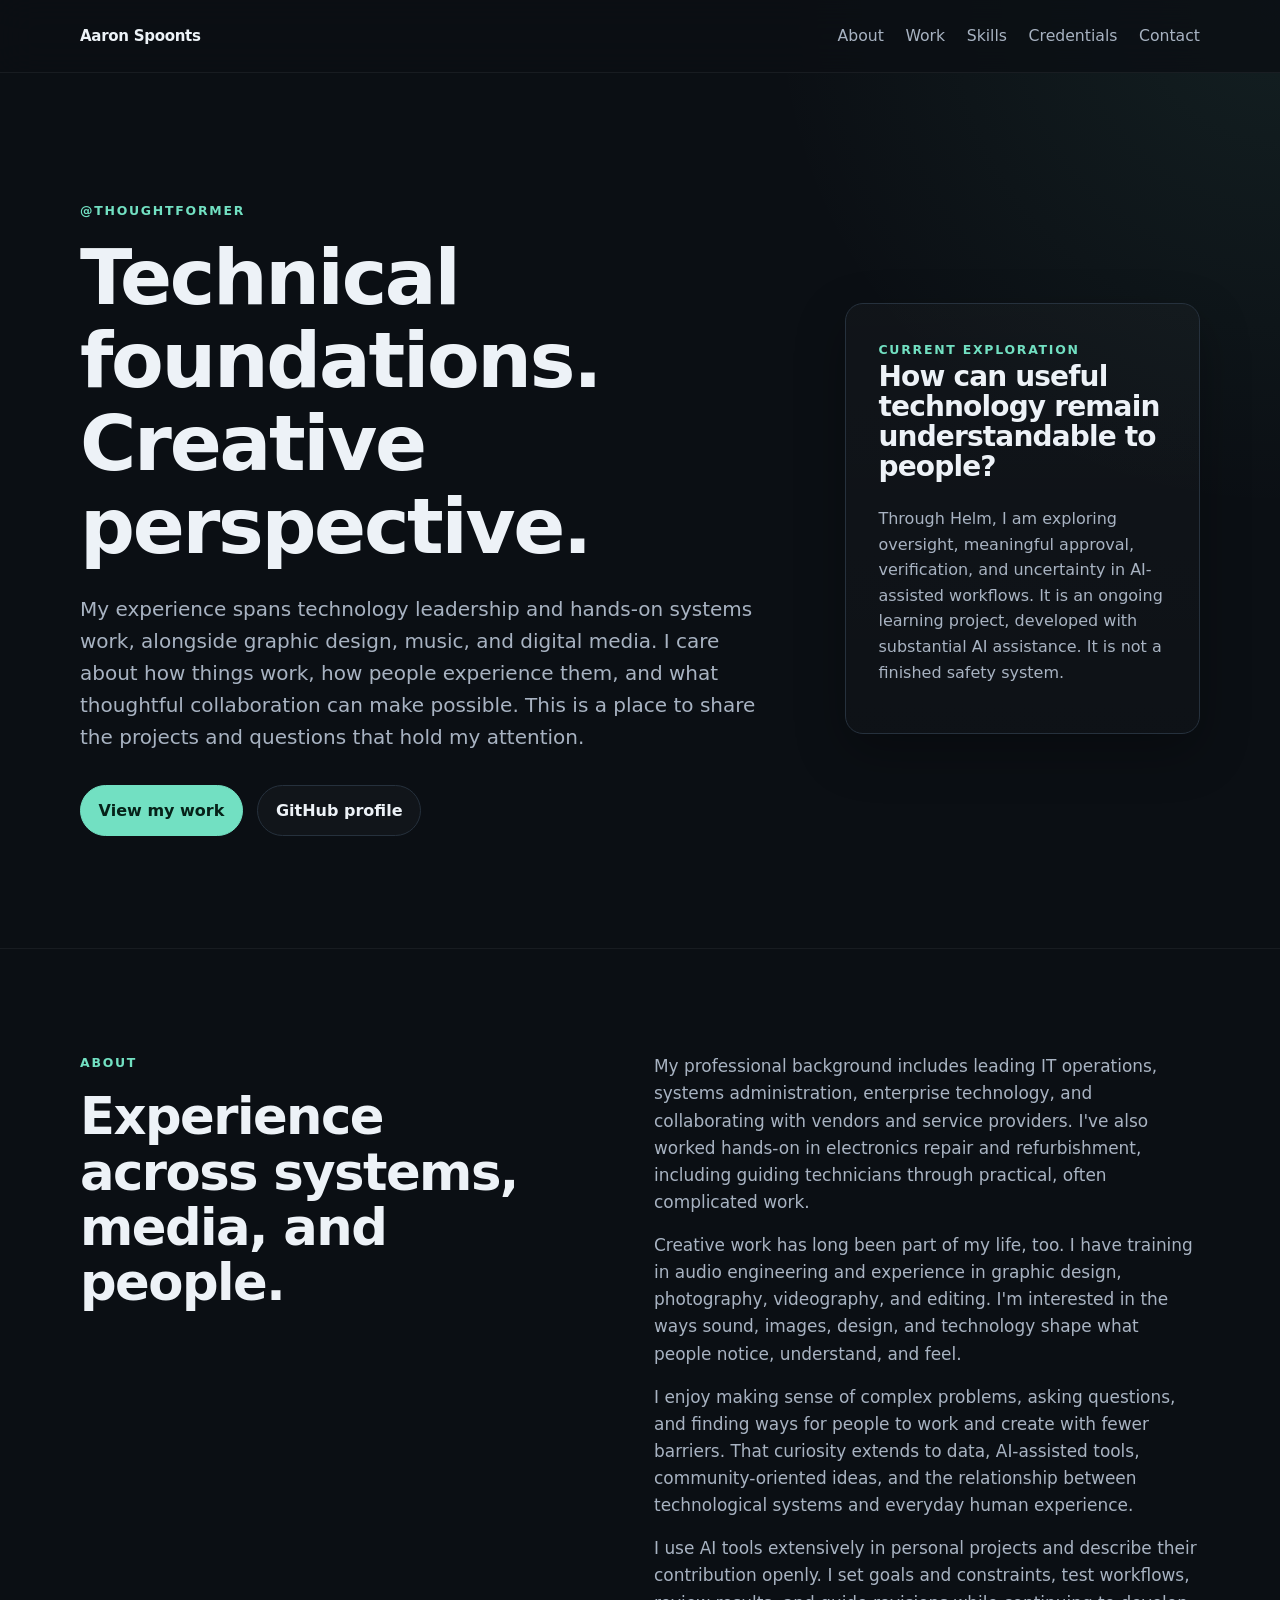
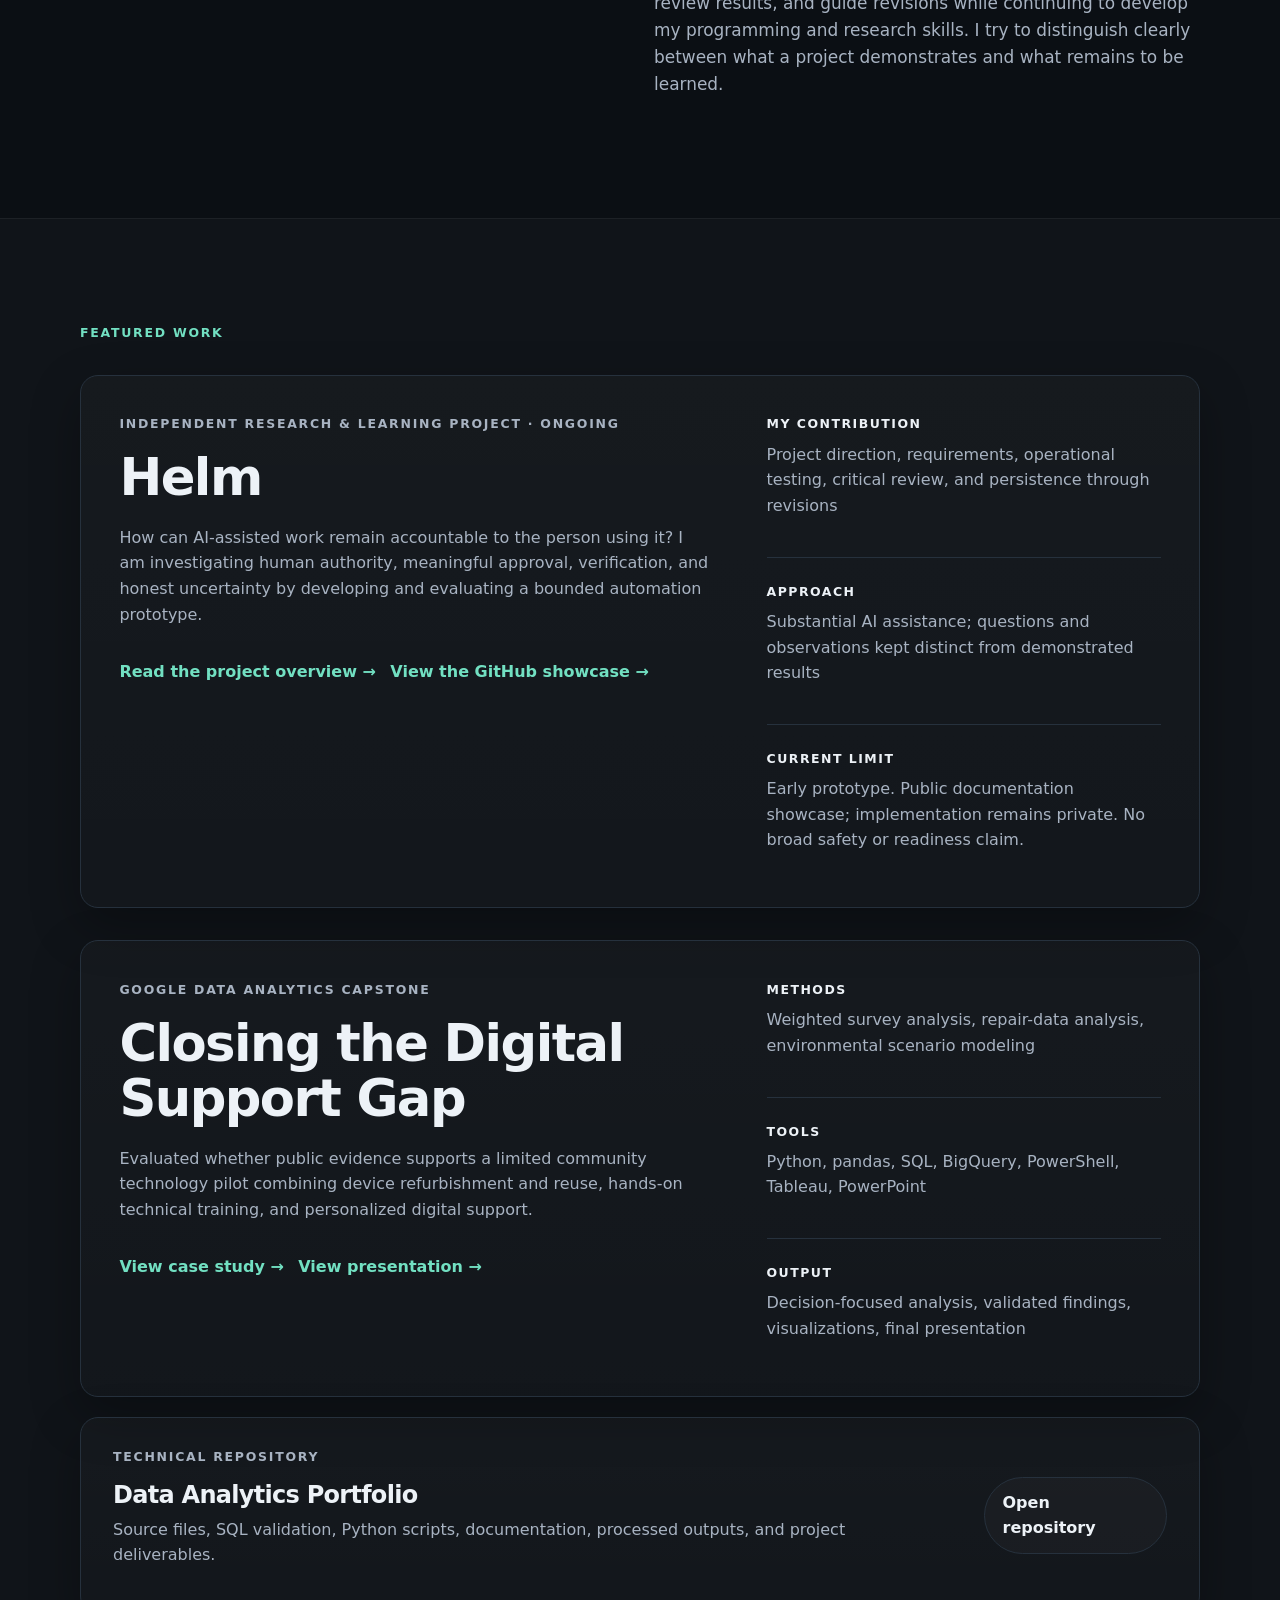
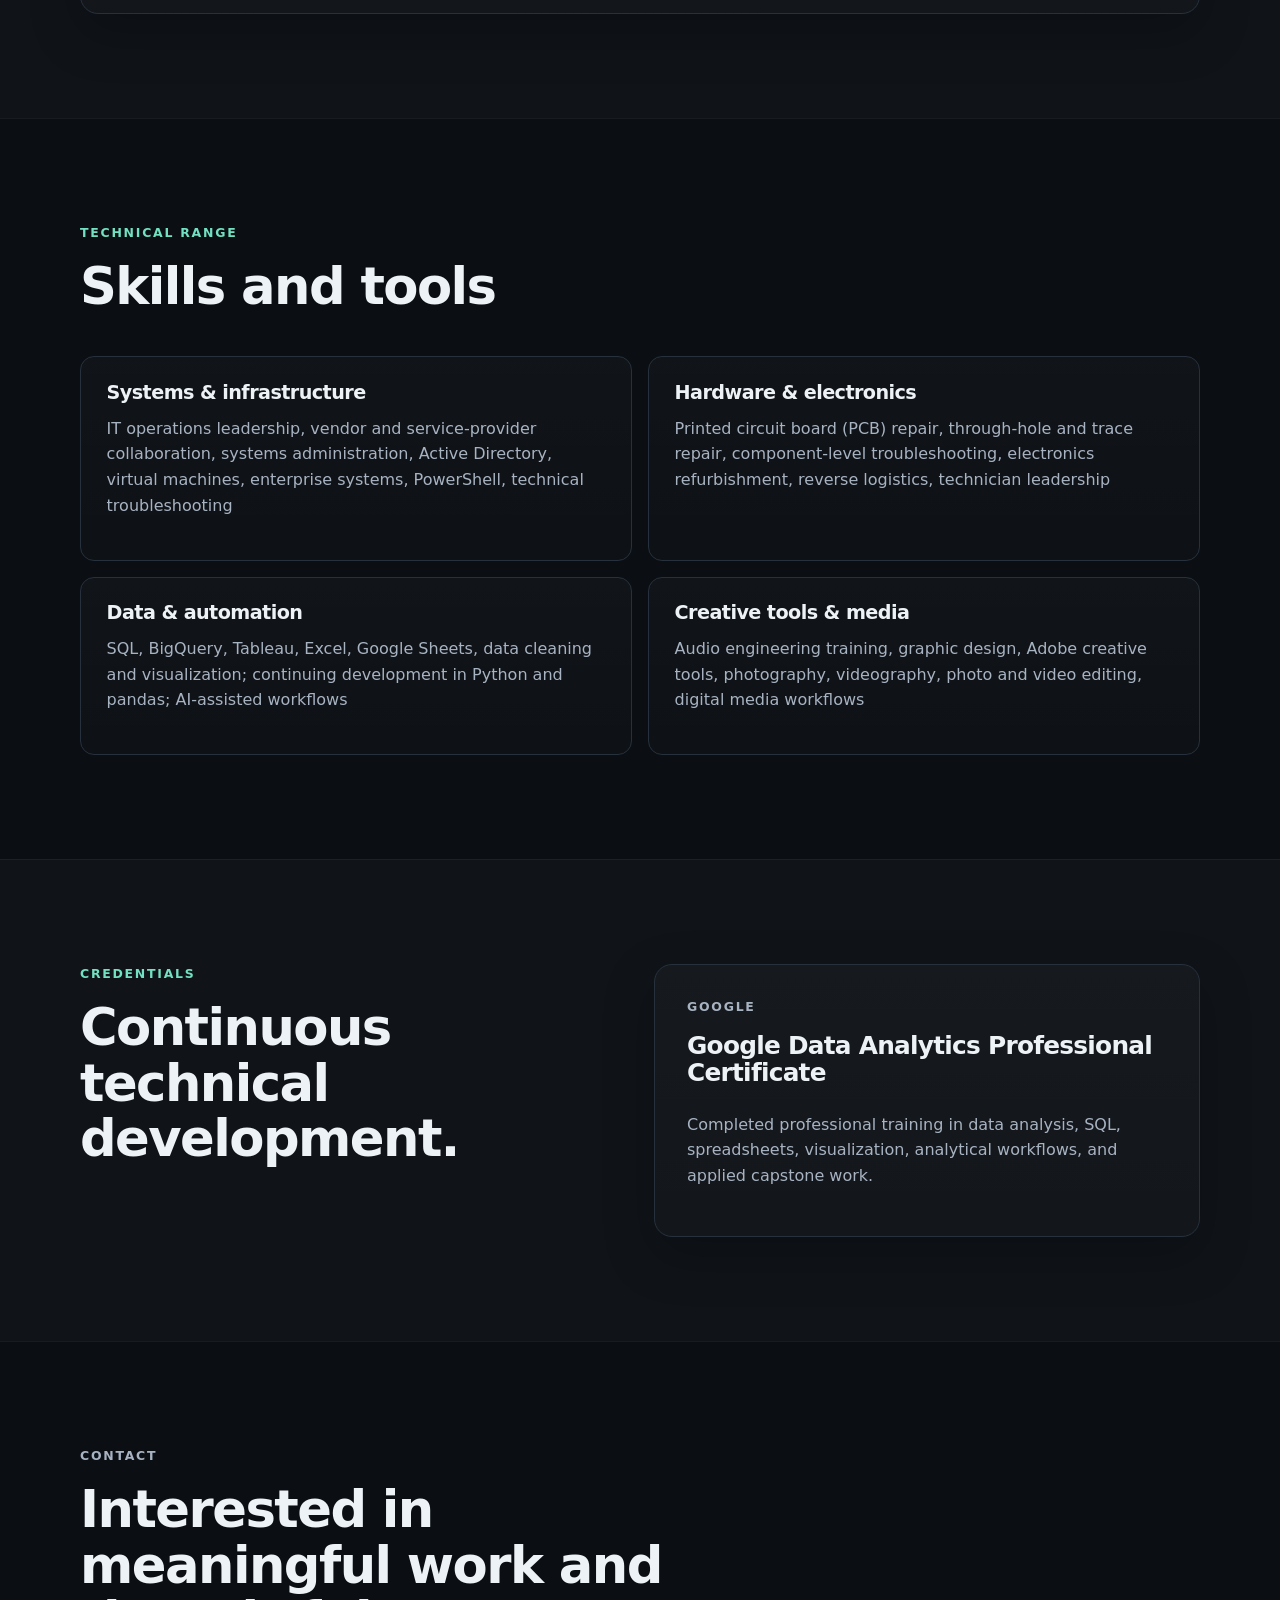
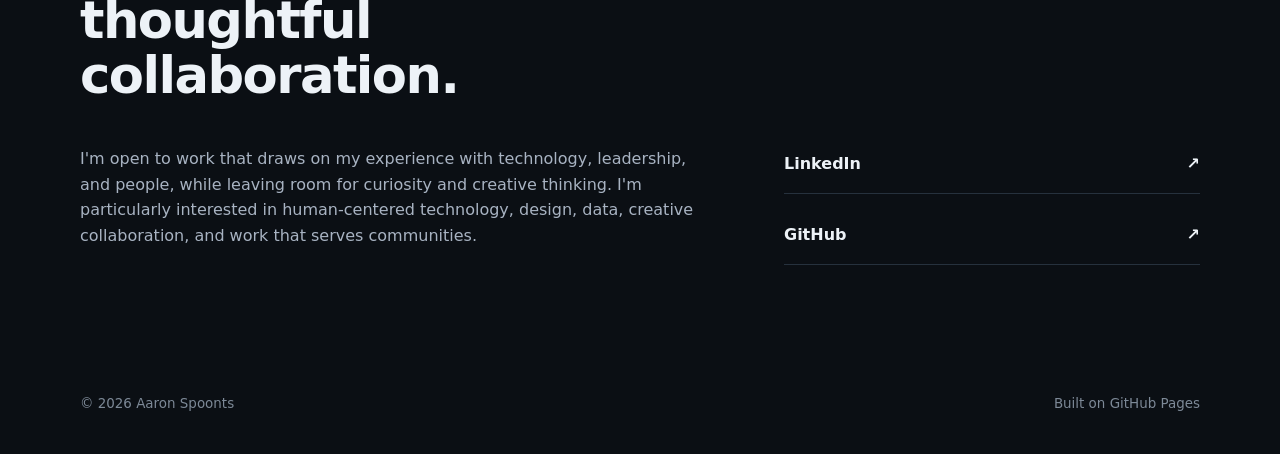
==== commit cbba4de9: "Replace literary dash punctuation with natural prose in index.html" ====
--- a/index.html
+++ b/index.html
@@ -3,7 +3,7 @@
 <head>
   <meta charset="UTF-8">
   <meta name="viewport" content="width=device-width, initial-scale=1.0">
-  <meta name="description" content="Aaron Spoonts — technology leadership, creative practice, design, data, and human-centered problem-solving.">
+  <meta name="description" content="Explore Aaron Spoonts's work across technology leadership, design, data, and creative practice, with an interest in human-centered problem-solving.">
   <title>Aaron Spoonts | Technology, Creativity &amp; People</title>
   <link rel="stylesheet" href="style.css">
 </head>
@@ -45,7 +45,7 @@
           <p>
             Through Helm, I am exploring oversight, meaningful approval, verification,
             and uncertainty in AI-assisted workflows. It is an ongoing learning project,
-            developed with substantial AI assistance—not a finished safety system.
+            developed with substantial AI assistance. It is not a finished safety system.
           </p>
         </aside>
       </div>
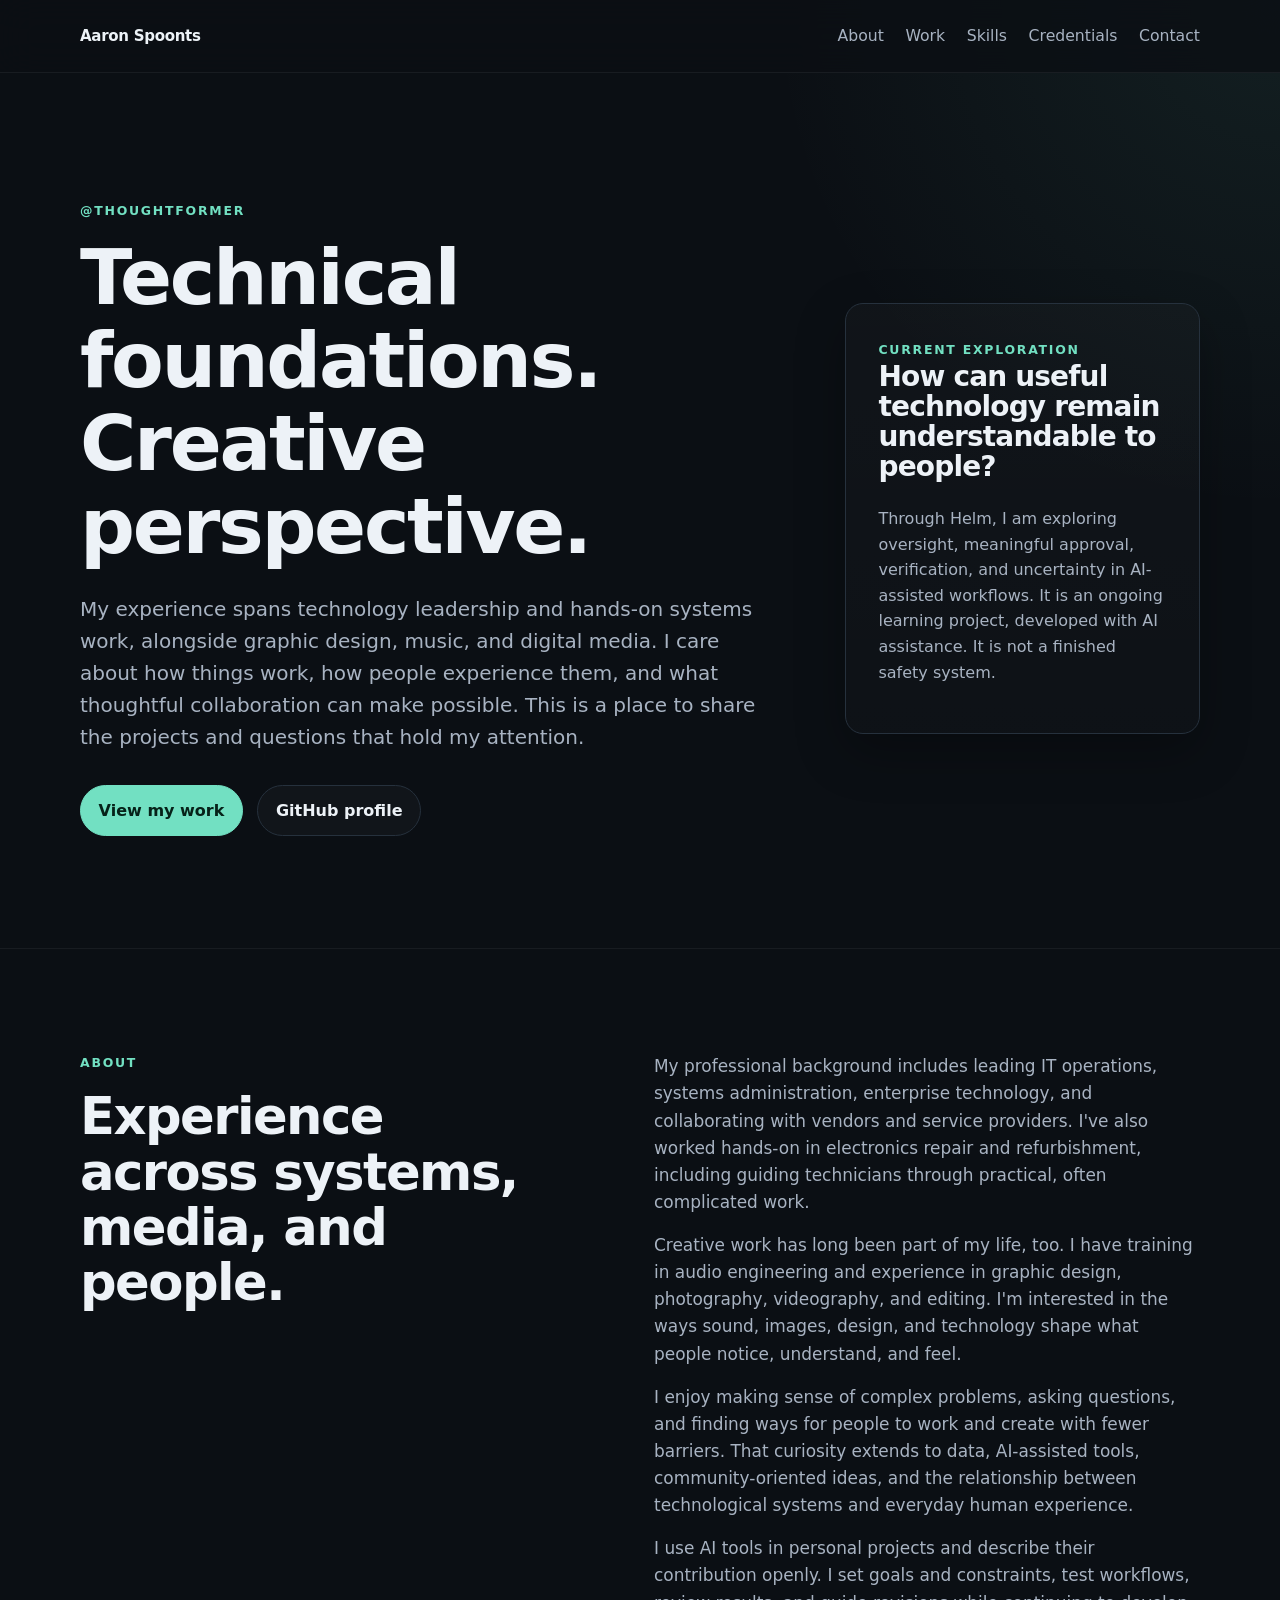
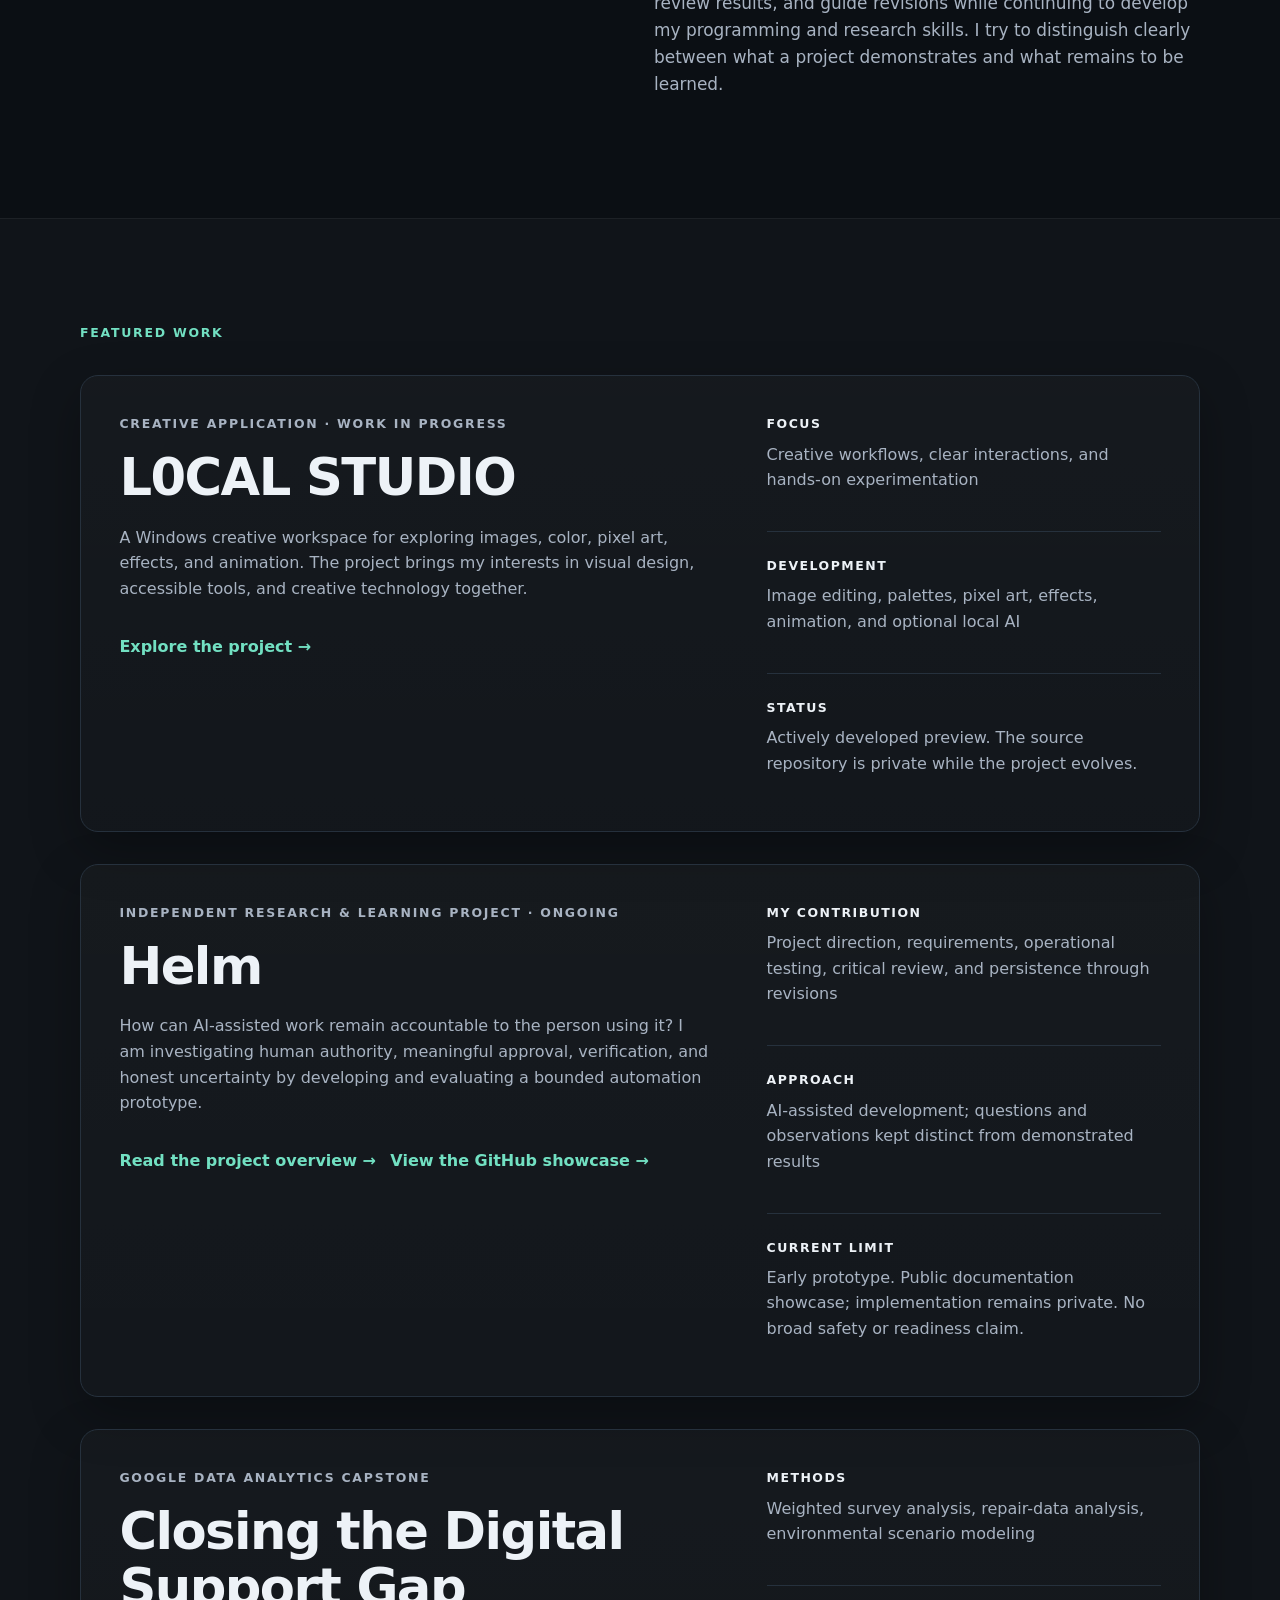
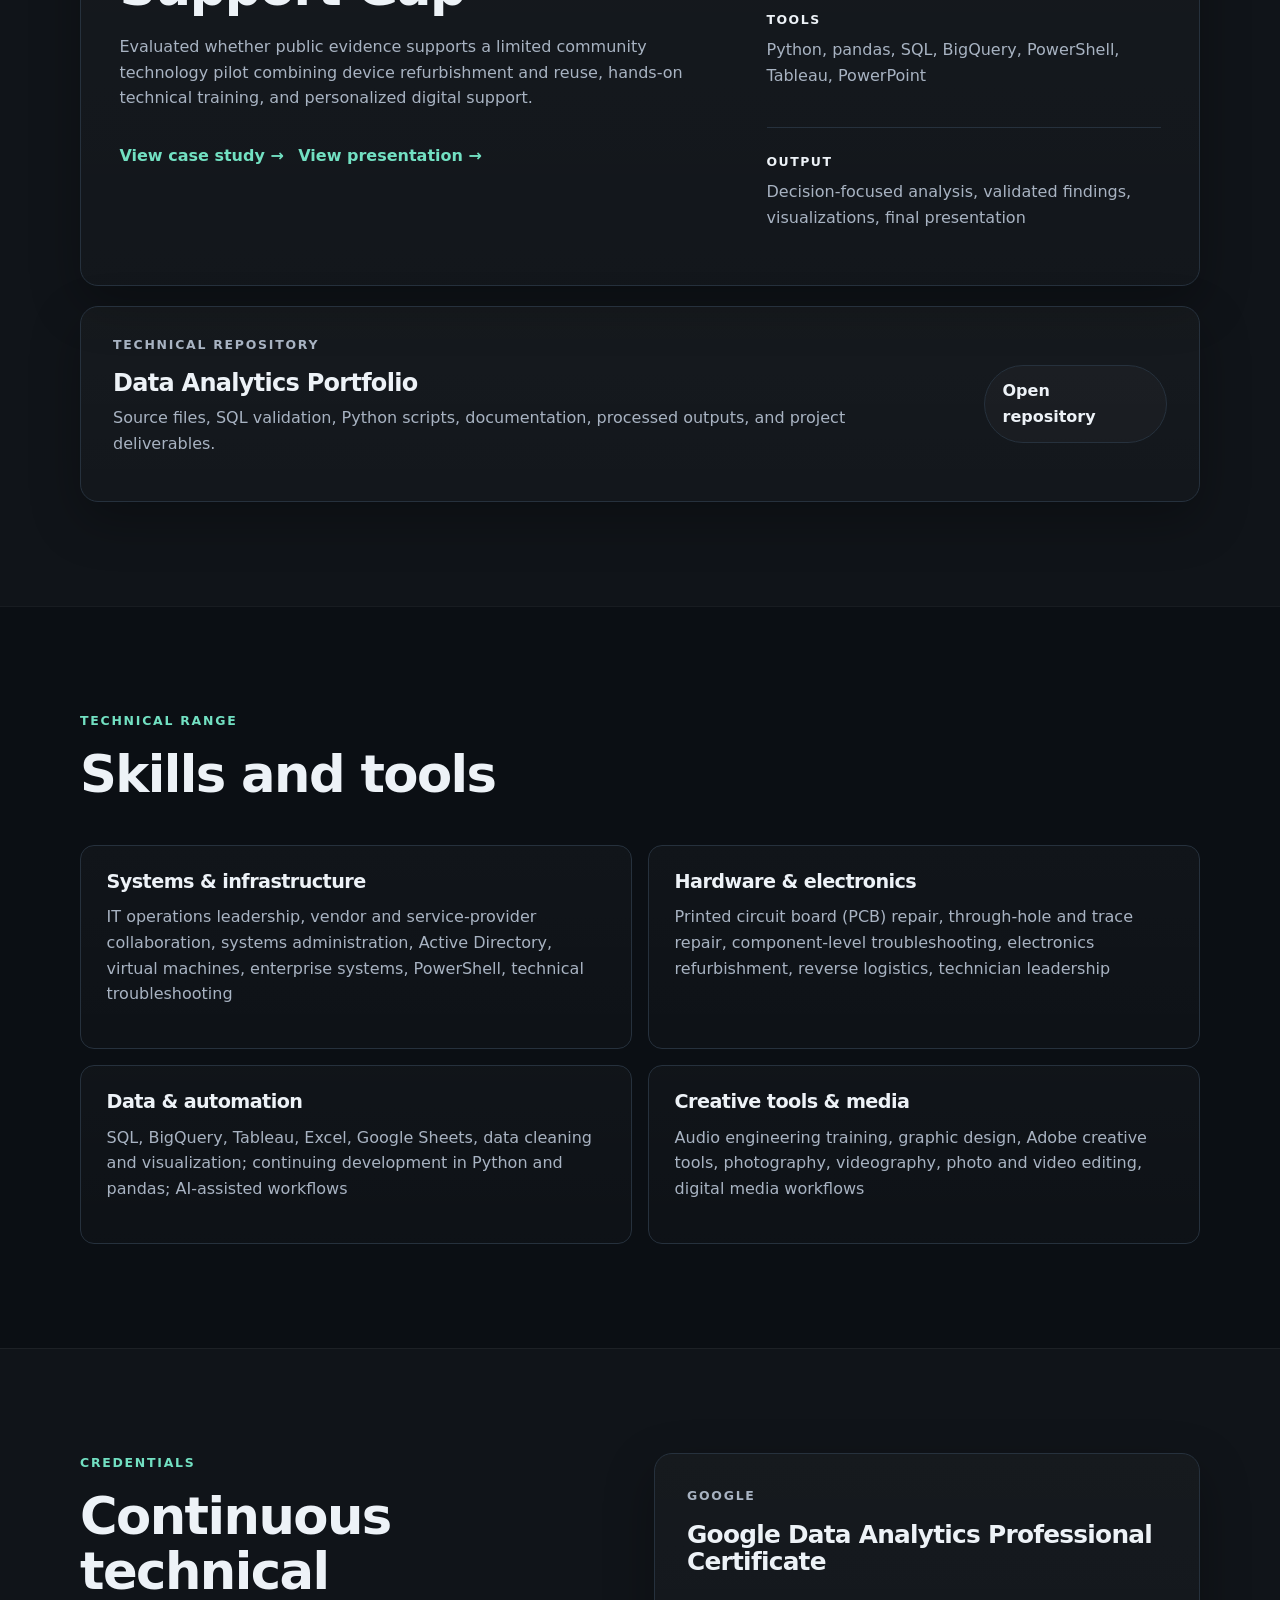
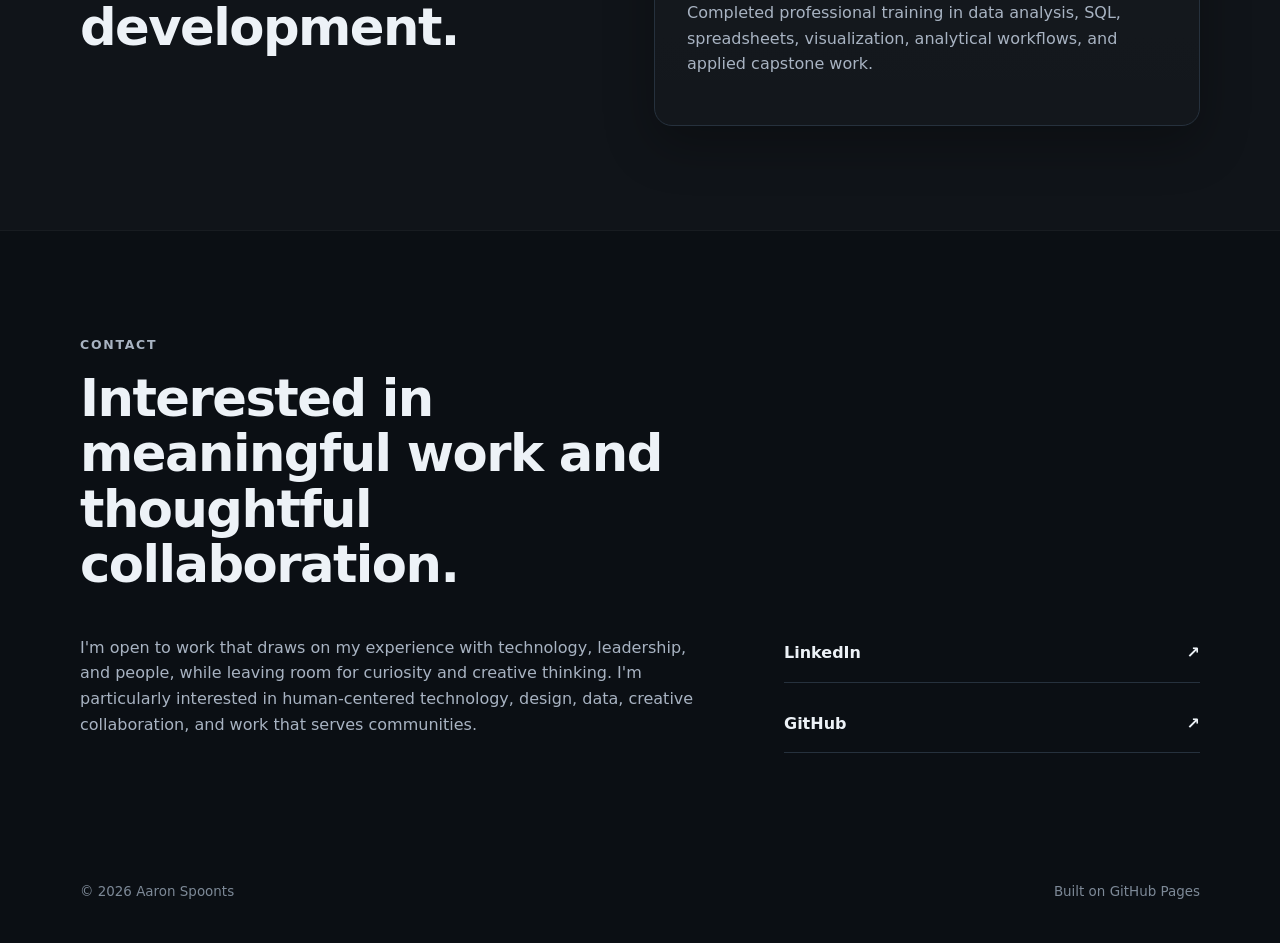
==== commit 94d5b2b1: "Feature L0CAL STUDIO creative workspace" ====
--- a/index.html
+++ b/index.html
@@ -45,7 +45,7 @@
           <p>
             Through Helm, I am exploring oversight, meaningful approval, verification,
             and uncertainty in AI-assisted workflows. It is an ongoing learning project,
-            developed with substantial AI assistance. It is not a finished safety system.
+            developed with AI assistance. It is not a finished safety system.
           </p>
         </aside>
       </div>
@@ -77,7 +77,7 @@
             technological systems and everyday human experience.
           </p>
           <p>
-            I use AI tools extensively in personal projects and describe their contribution
+            I use AI tools in personal projects and describe their contribution
             openly. I set goals and constraints, test workflows, review results, and guide
             revisions while continuing to develop my programming and research skills.
             I try to distinguish clearly between what a project demonstrates and what
@@ -90,6 +90,20 @@
     <section id="work" class="section section-alt">
       <div class="container">
         <p class="section-kicker">Featured work</p>
+        <div class="project-card" id="local-studio">
+          <div class="project-main">
+            <p class="project-type">Creative application · Work in progress</p>
+            <h2>L0CAL STUDIO</h2>
+            <p>A Windows creative workspace for exploring images, color, pixel art, effects, and animation. The project brings my interests in visual design, accessible tools, and creative technology together.</p>
+            <div class="project-actions"><a class="text-link" href="local-studio/">Explore the project →</a></div>
+          </div>
+          <div class="project-meta">
+            <div><span>Focus</span><p>Creative workflows, clear interactions, and hands-on experimentation</p></div>
+            <div><span>Development</span><p>Image editing, palettes, pixel art, effects, animation, and optional local AI</p></div>
+            <div><span>Status</span><p>Actively developed preview. The source repository is private while the project evolves.</p></div>
+          </div>
+        </div>
+
         <div class="project-card" id="helm">
           <div class="project-main">
             <p class="project-type">Independent research &amp; learning project · Ongoing</p>
@@ -105,7 +119,7 @@
           <div class="project-meta">
             <div><span>My contribution</span><p>Project direction, requirements, operational testing,
               critical review, and persistence through revisions</p></div>
-            <div><span>Approach</span><p>Substantial AI assistance; questions and observations
+            <div><span>Approach</span><p>AI-assisted development; questions and observations
               kept distinct from demonstrated results</p></div>
             <div><span>Current limit</span><p>Early prototype. Public documentation showcase;
               implementation remains private. No broad safety or readiness claim.</p></div>
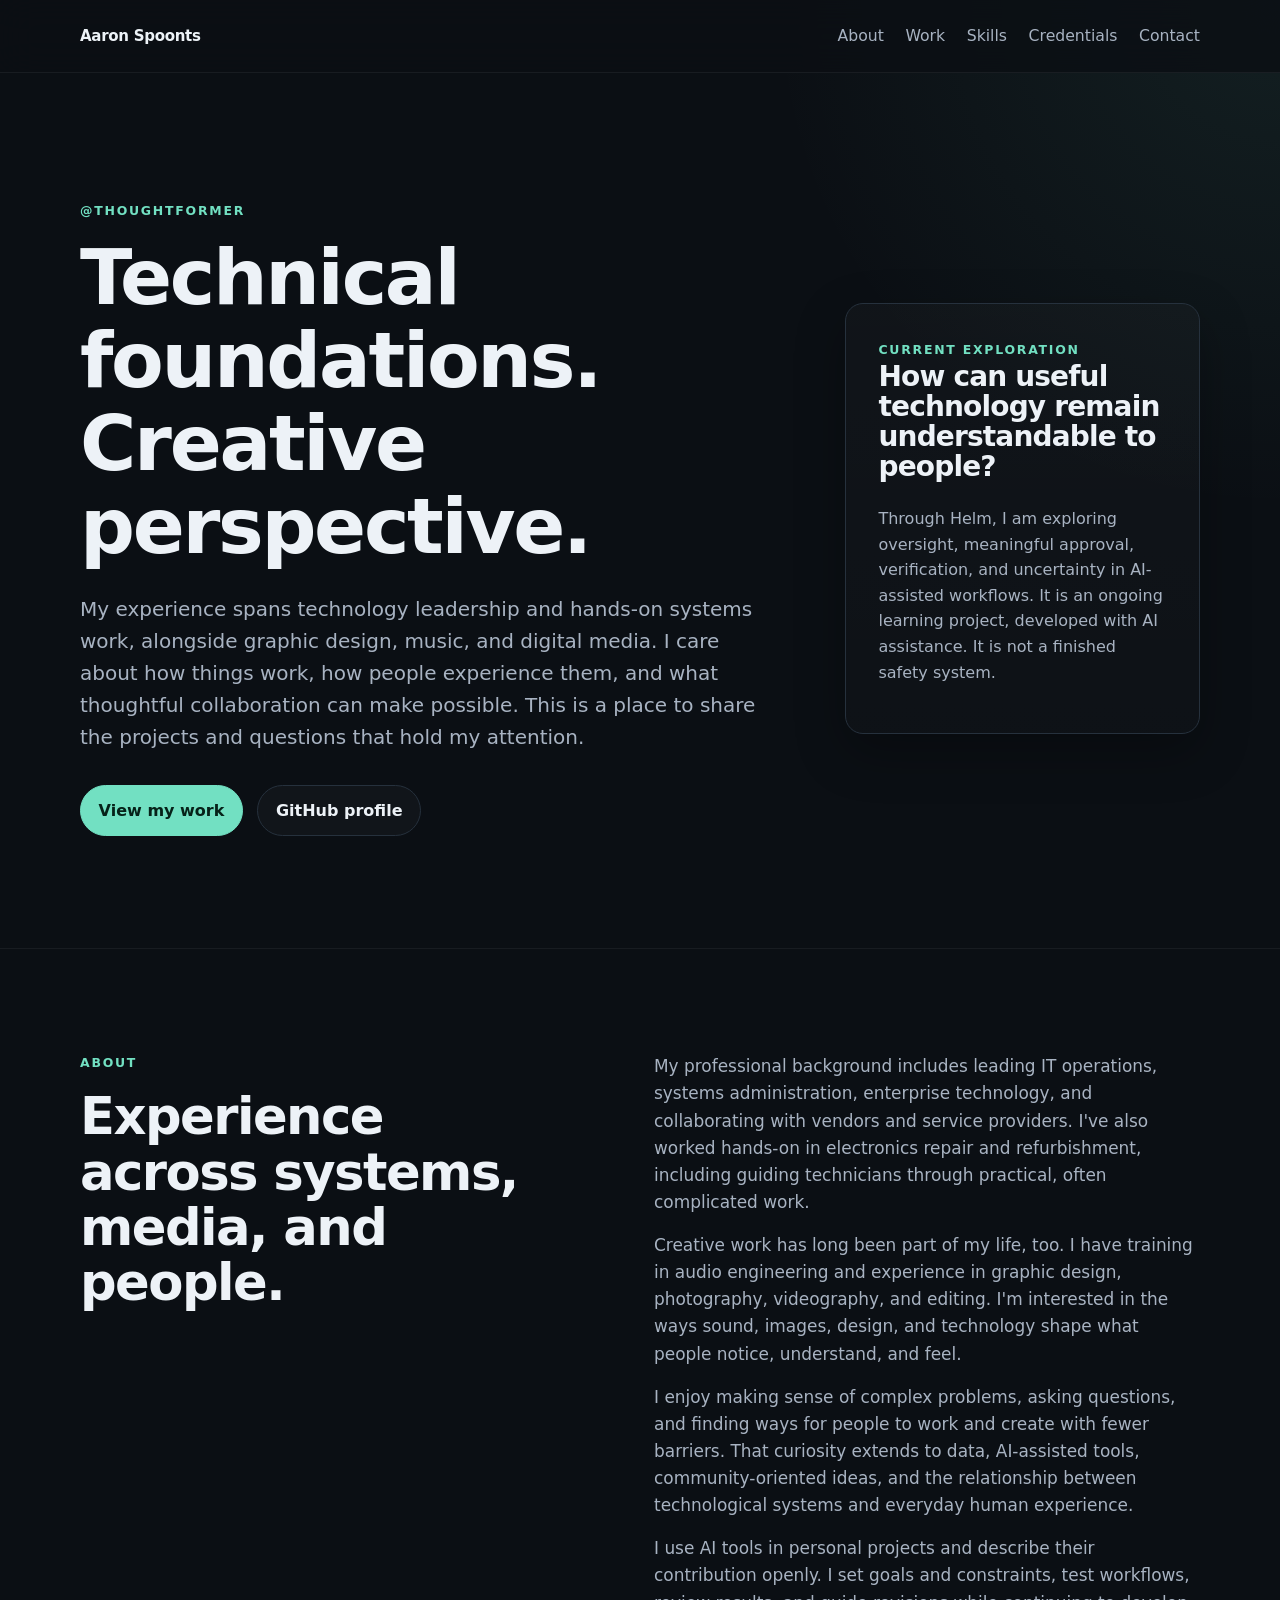
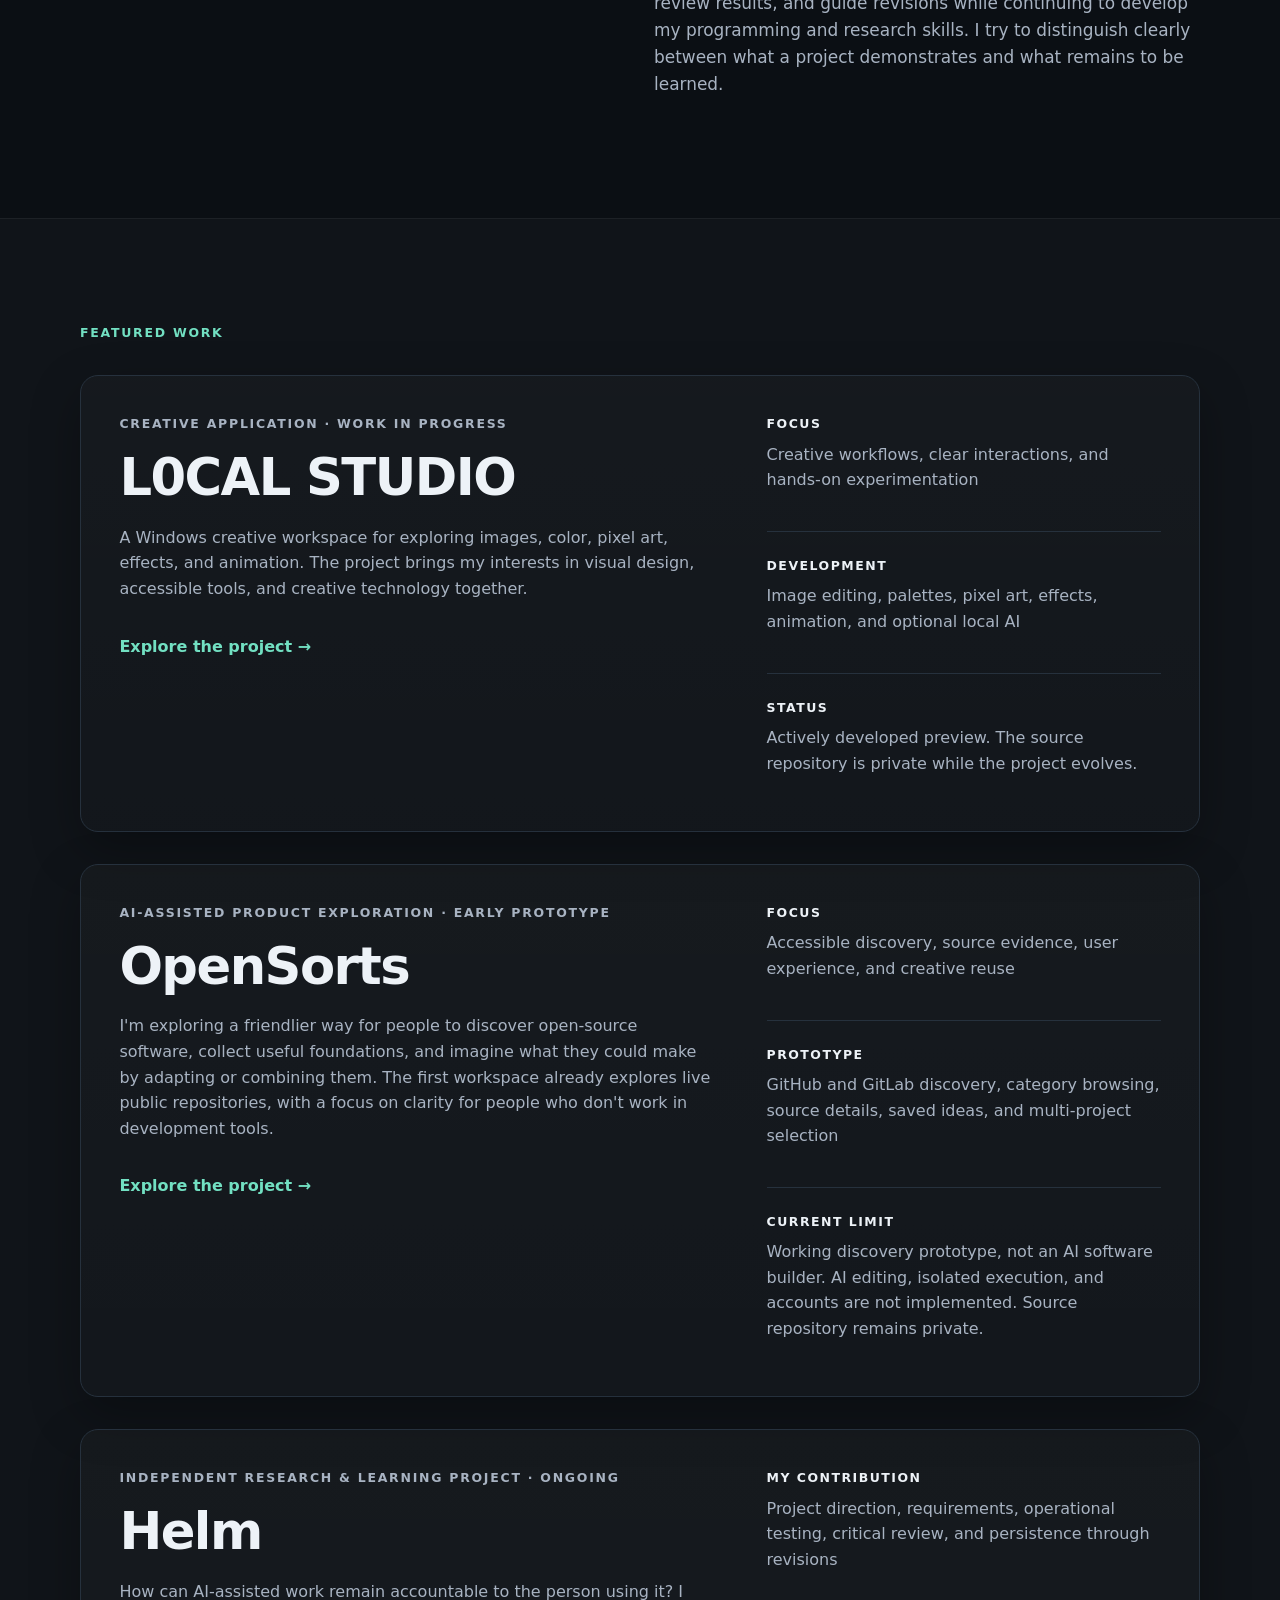
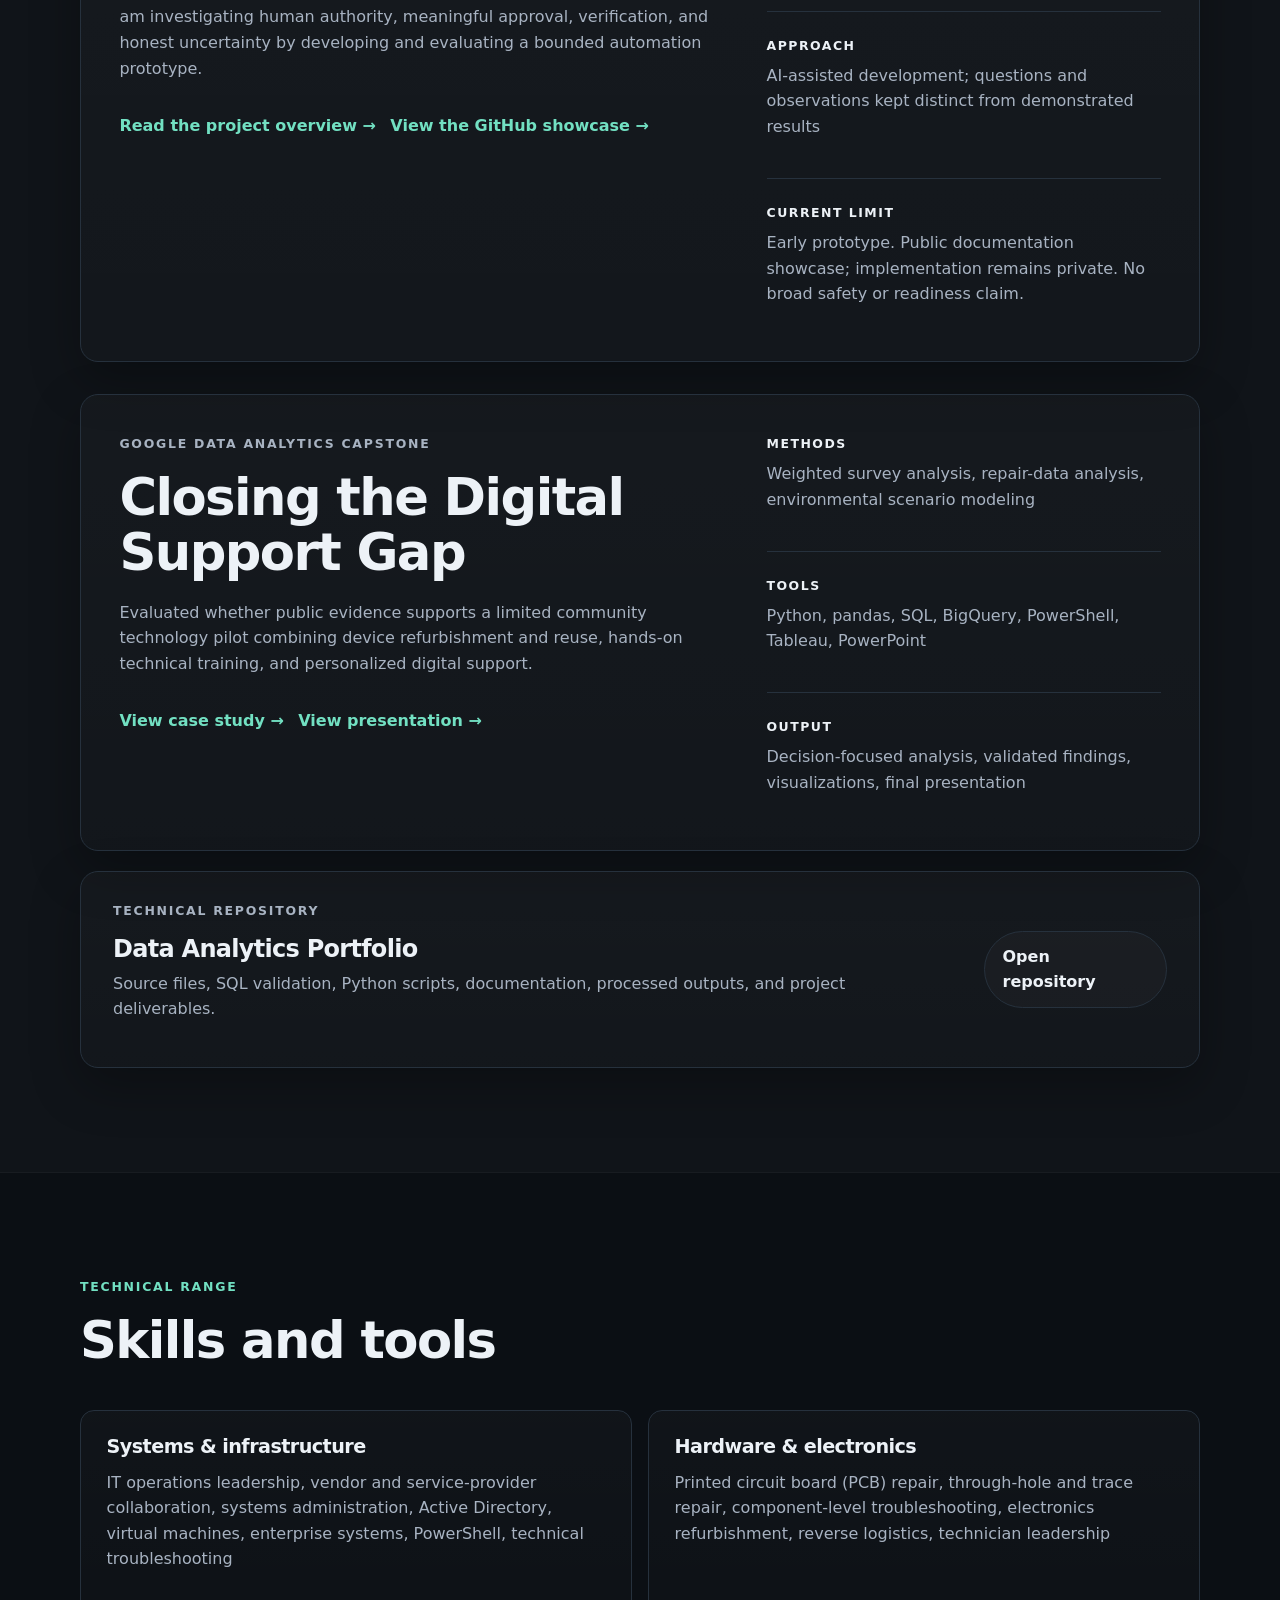
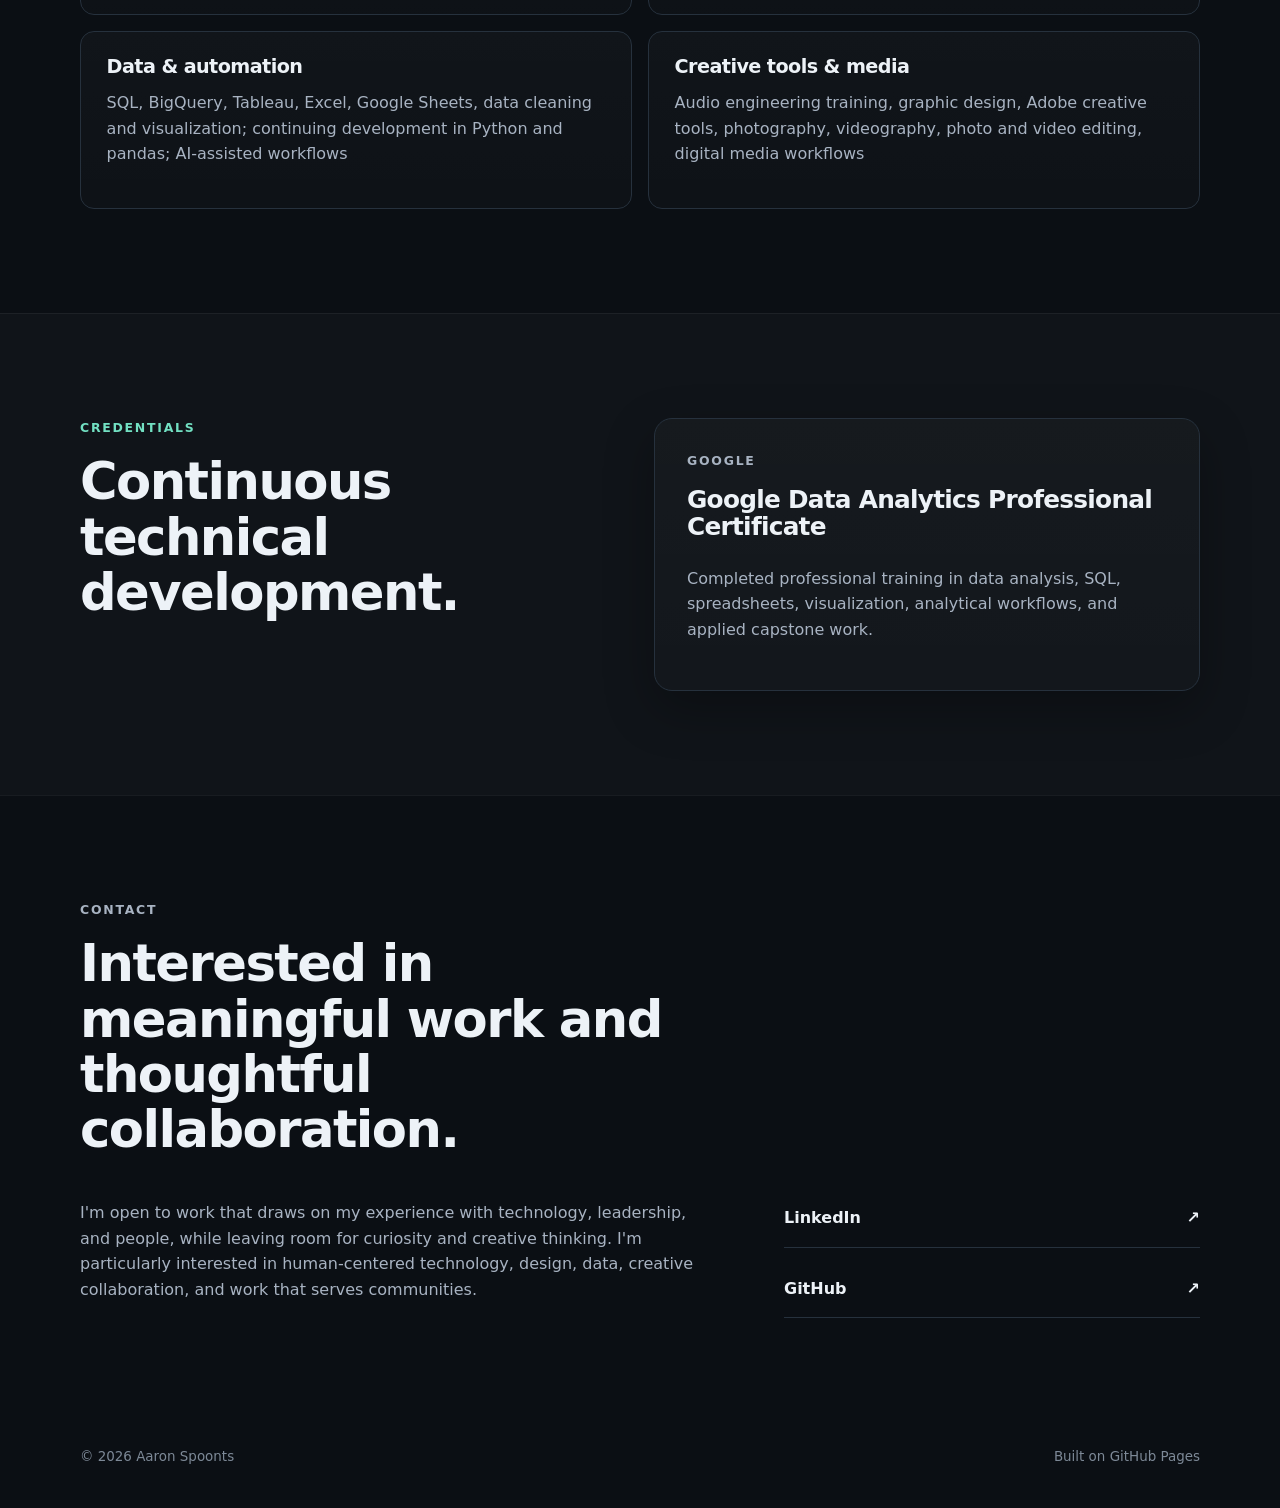
==== commit 548740c5: "Feature OpenSorts prototype on portfolio with dedicated project page" ====
--- a/index.html
+++ b/index.html
@@ -104,6 +104,20 @@
           </div>
         </div>
 
+        <div class="project-card" id="open-sorts">
+          <div class="project-main">
+            <p class="project-type">AI-assisted product exploration · Early prototype</p>
+            <h2>OpenSorts</h2>
+            <p>I'm exploring a friendlier way for people to discover open-source software, collect useful foundations, and imagine what they could make by adapting or combining them. The first workspace already explores live public repositories, with a focus on clarity for people who don't work in development tools.</p>
+            <div class="project-actions"><a class="text-link" href="open-sorts/">Explore the project →</a></div>
+          </div>
+          <div class="project-meta">
+            <div><span>Focus</span><p>Accessible discovery, source evidence, user experience, and creative reuse</p></div>
+            <div><span>Prototype</span><p>GitHub and GitLab discovery, category browsing, source details, saved ideas, and multi-project selection</p></div>
+            <div><span>Current limit</span><p>Working discovery prototype, not an AI software builder. AI editing, isolated execution, and accounts are not implemented. Source repository remains private.</p></div>
+          </div>
+        </div>
+
         <div class="project-card" id="helm">
           <div class="project-main">
             <p class="project-type">Independent research &amp; learning project · Ongoing</p>
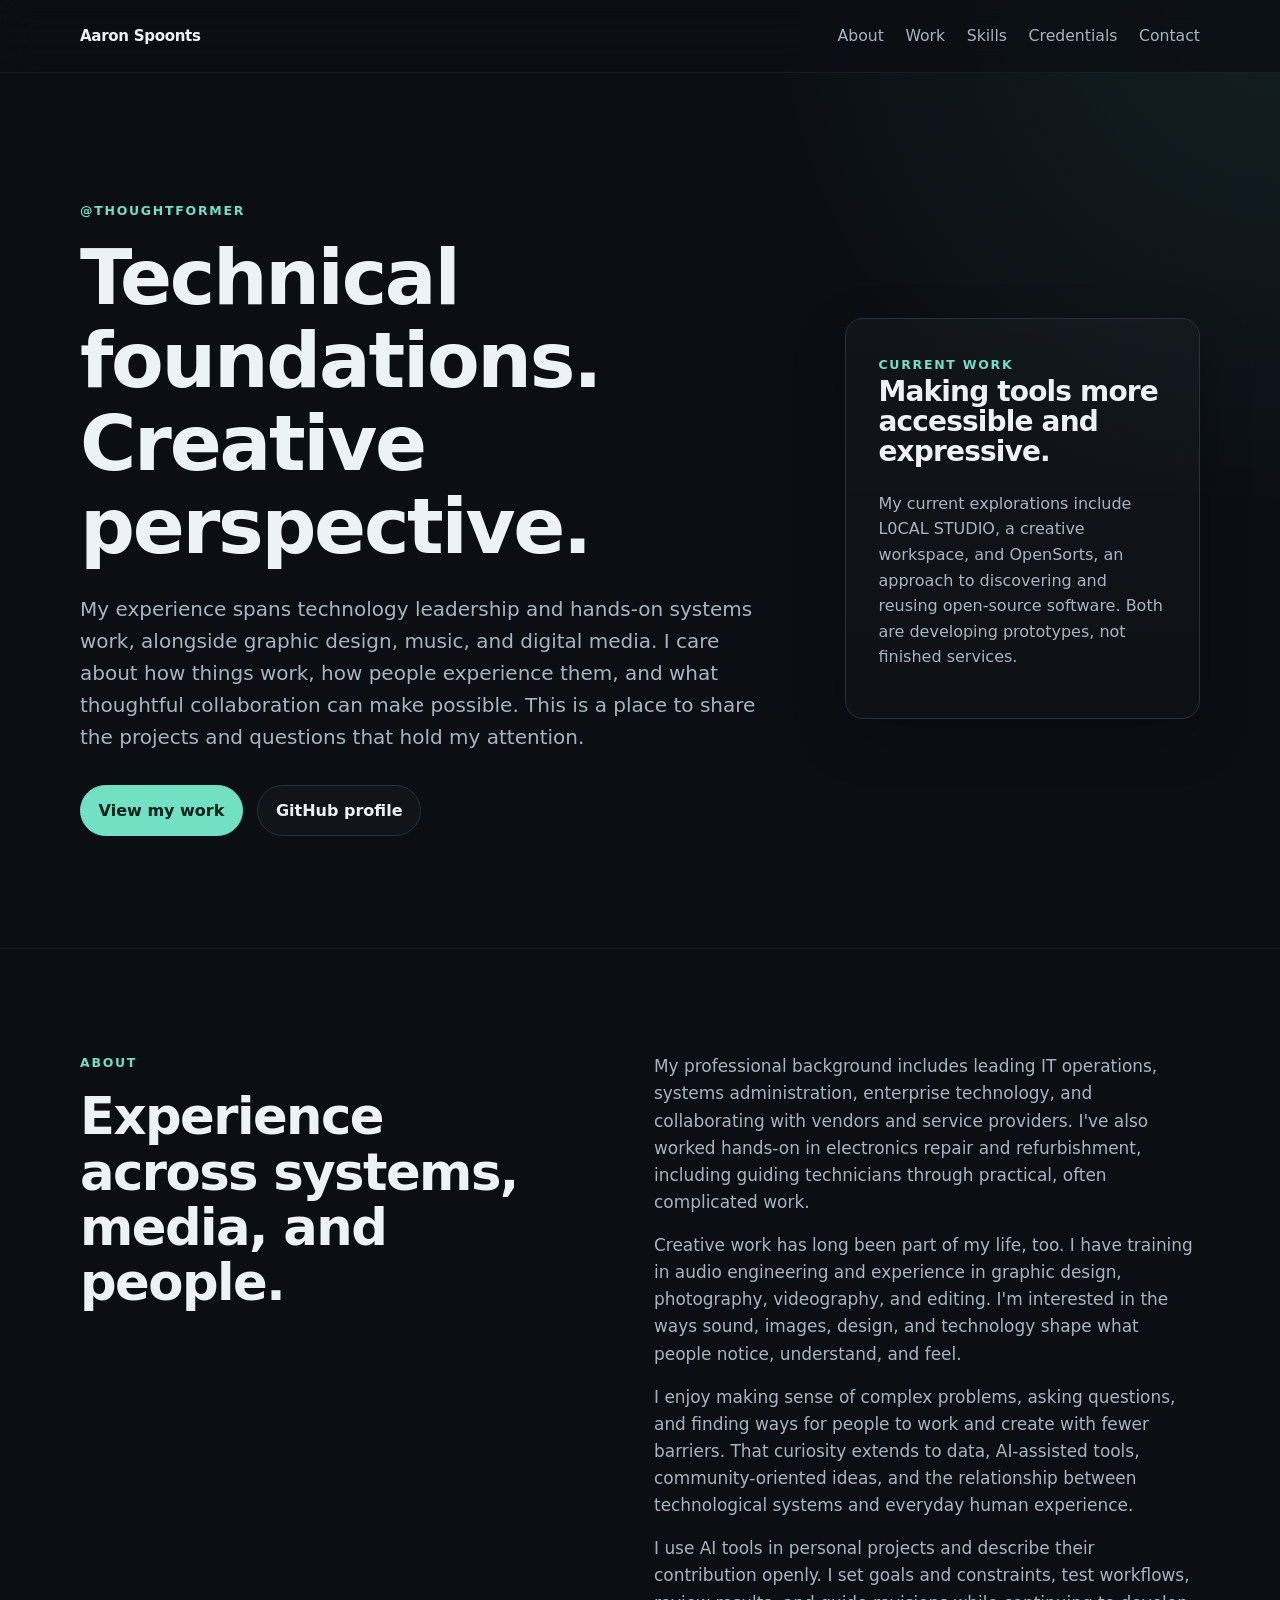
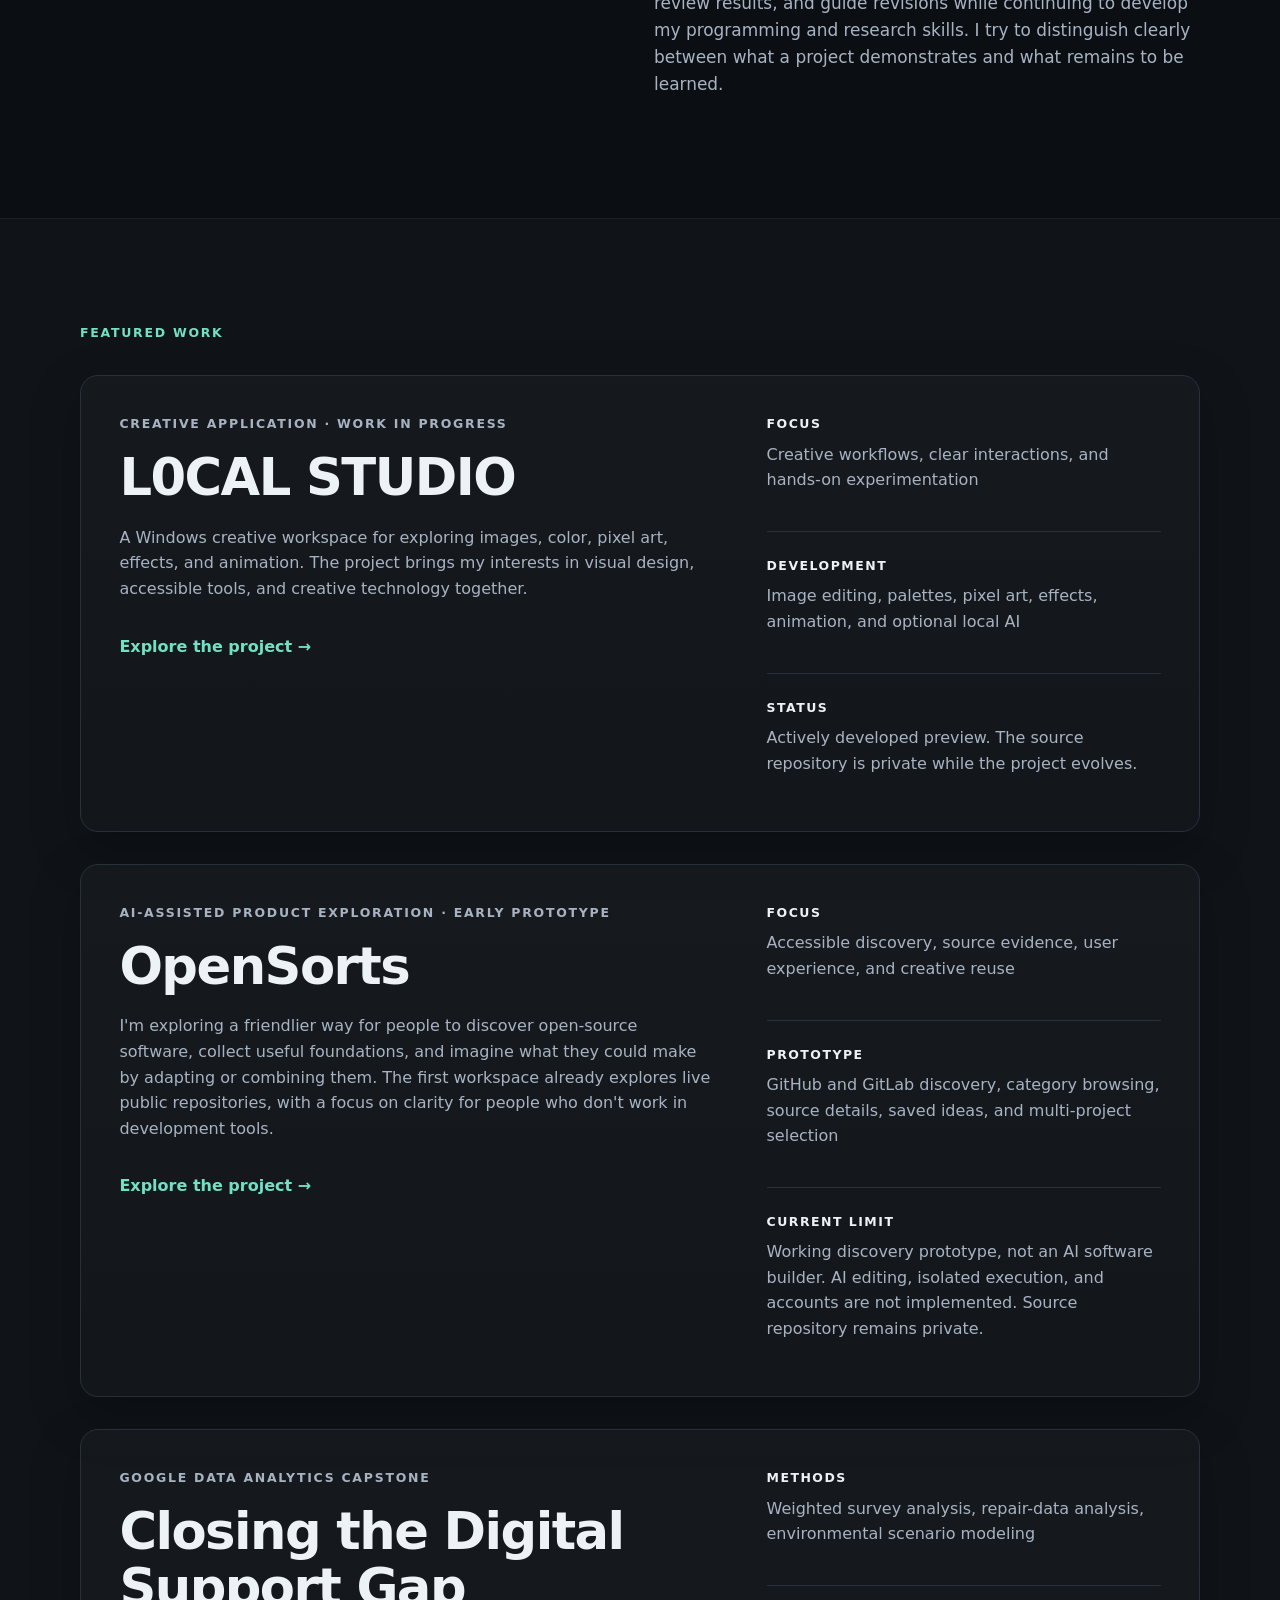
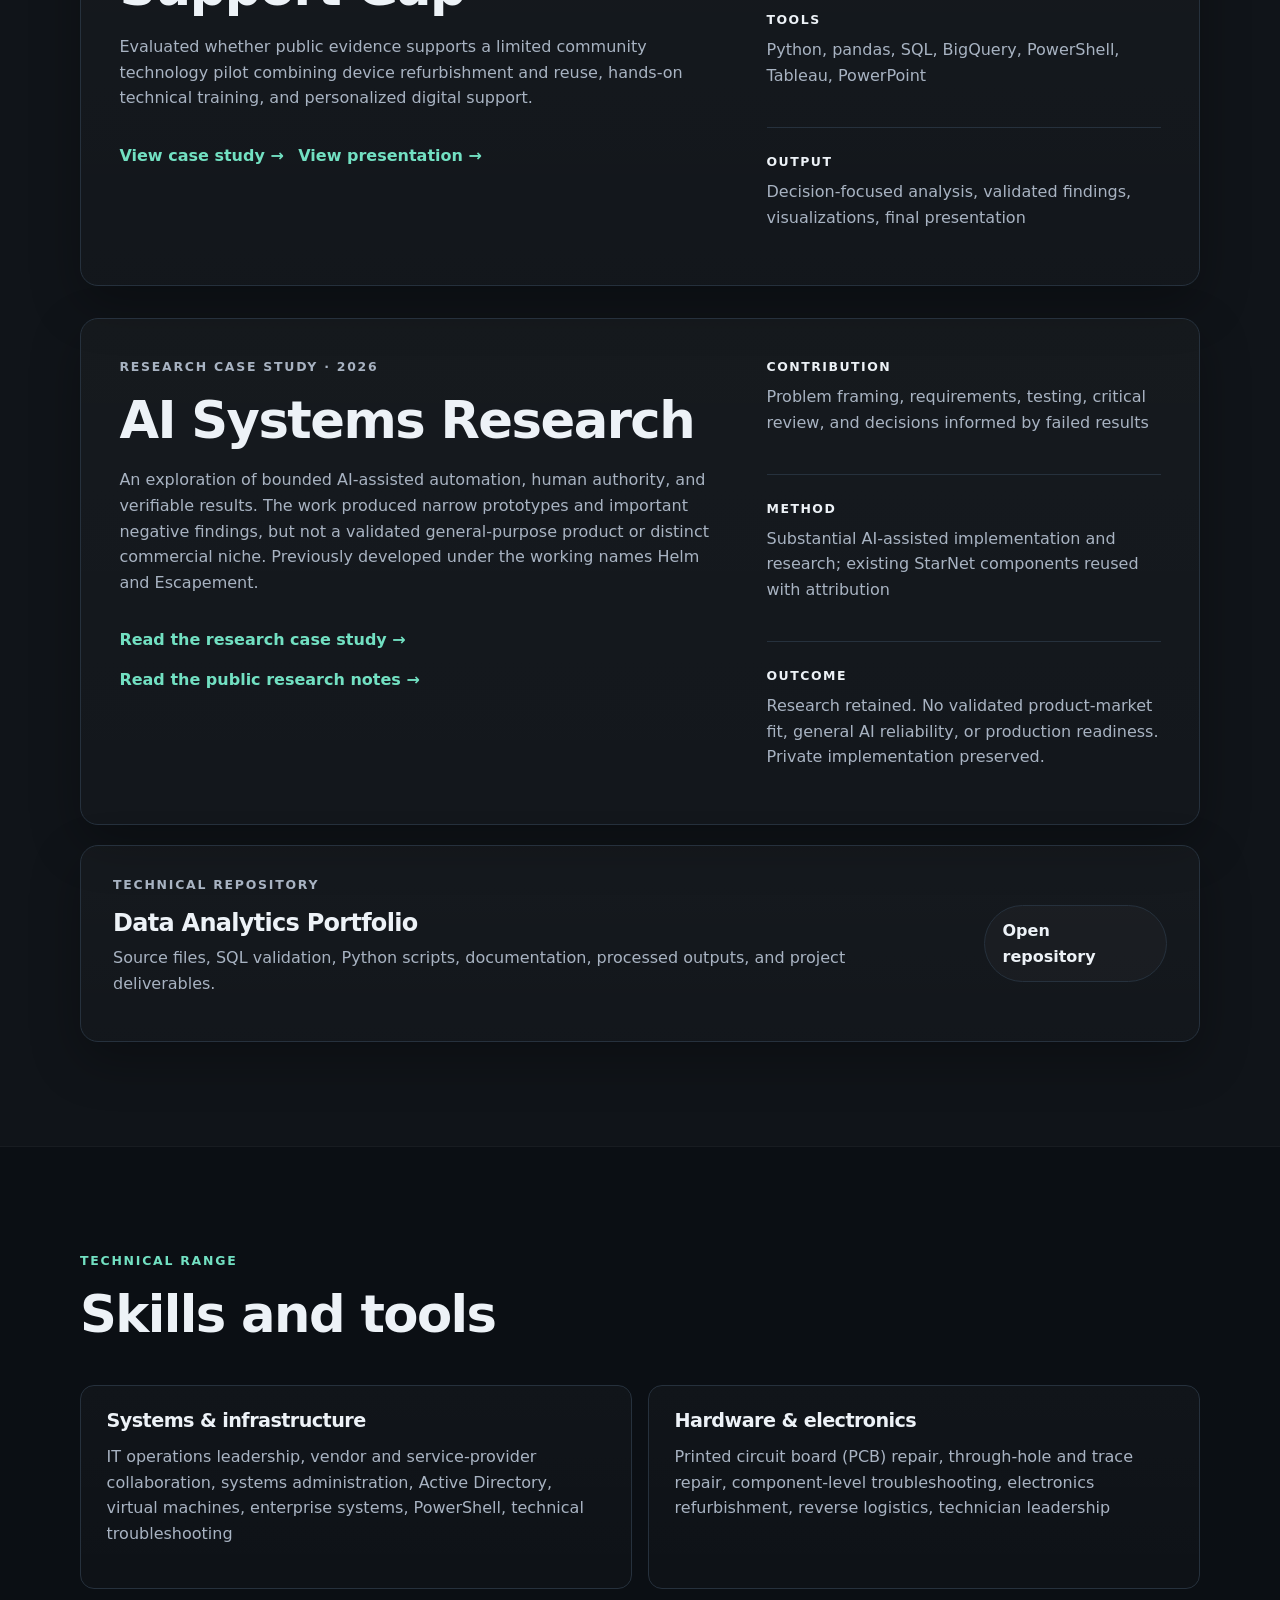
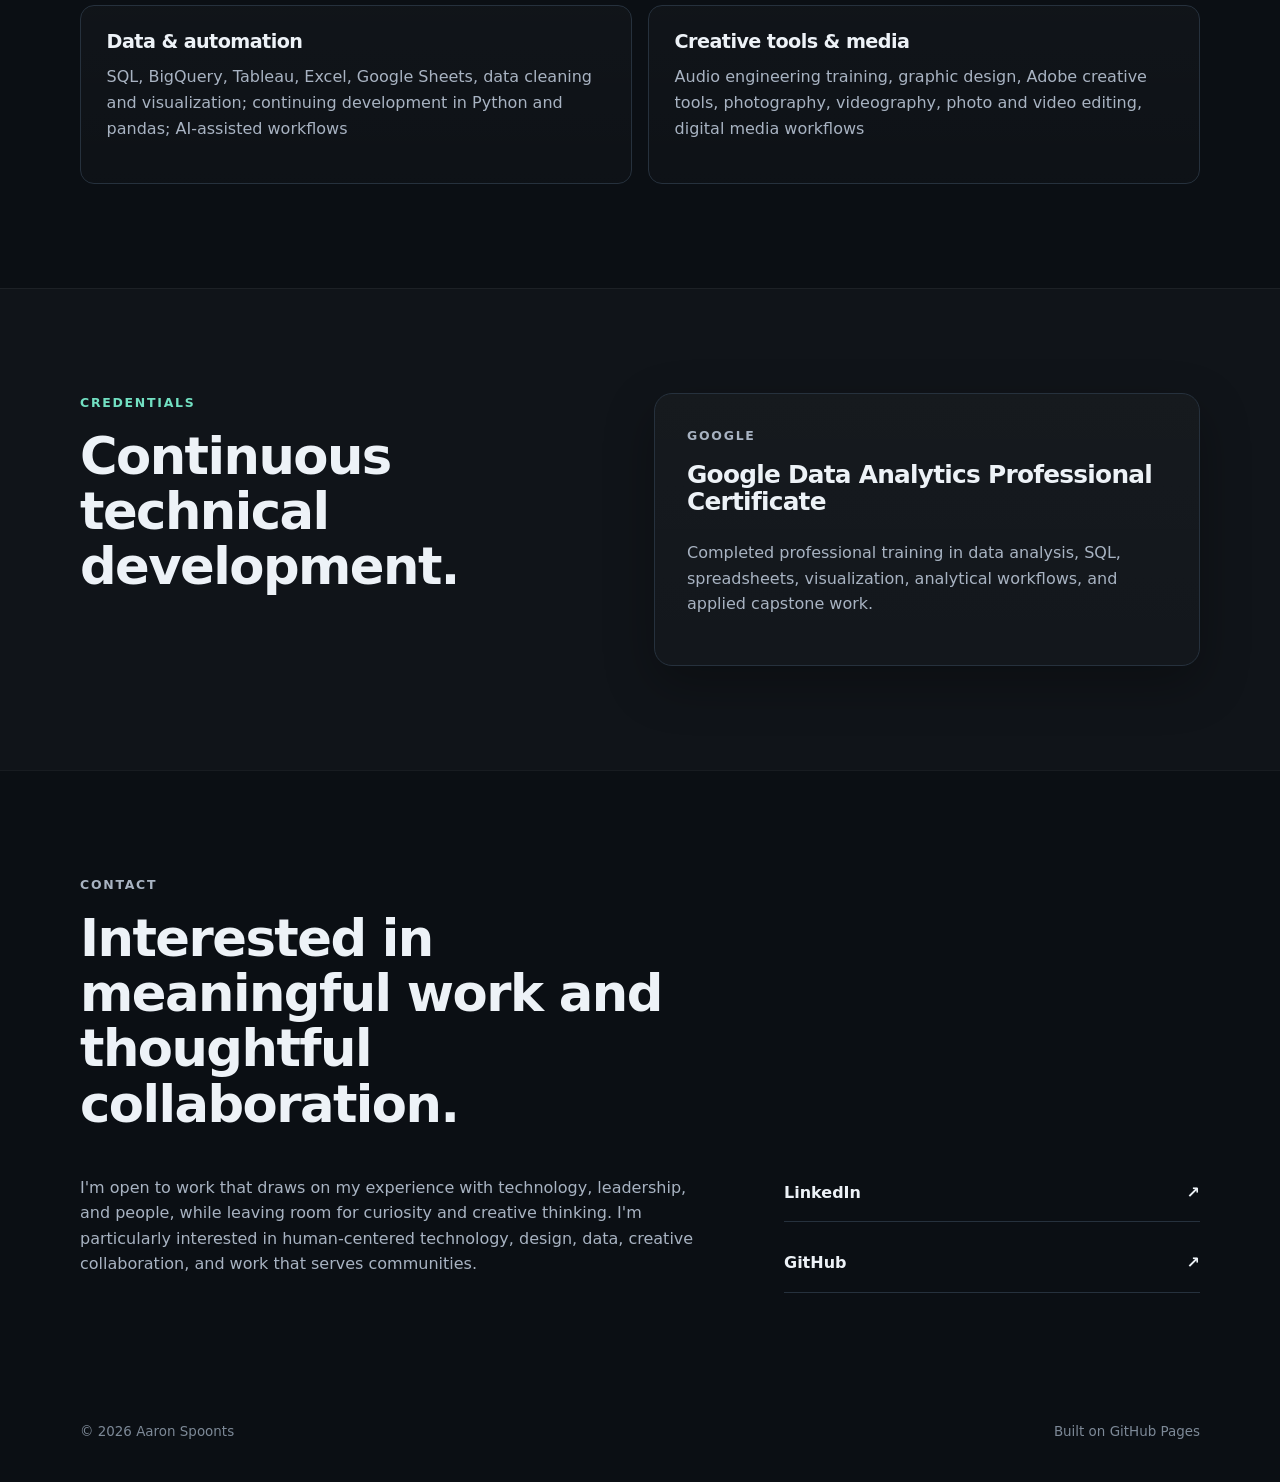
==== commit ad6f01f9: "Reclassify former Helm work as AI systems research; align portfolio" ====
--- a/index.html
+++ b/index.html
@@ -40,12 +40,12 @@
         </div>
 
         <aside class="focus-card" aria-label="Current focus">
-          <span class="card-label">Current exploration</span>
-          <h2>How can useful technology remain understandable to people?</h2>
-          <p>
-            Through Helm, I am exploring oversight, meaningful approval, verification,
-            and uncertainty in AI-assisted workflows. It is an ongoing learning project,
-            developed with AI assistance. It is not a finished safety system.
+          <span class="card-label">Current work</span>
+          <h2>Making tools more accessible and expressive.</h2>
+          <p>
+            My current explorations include L0CAL STUDIO, a creative workspace, and
+            OpenSorts, an approach to discovering and reusing open-source software.
+            Both are developing prototypes, not finished services.
           </p>
         </aside>
       </div>
@@ -115,28 +115,6 @@
             <div><span>Focus</span><p>Accessible discovery, source evidence, user experience, and creative reuse</p></div>
             <div><span>Prototype</span><p>GitHub and GitLab discovery, category browsing, source details, saved ideas, and multi-project selection</p></div>
             <div><span>Current limit</span><p>Working discovery prototype, not an AI software builder. AI editing, isolated execution, and accounts are not implemented. Source repository remains private.</p></div>
-          </div>
-        </div>
-
-        <div class="project-card" id="helm">
-          <div class="project-main">
-            <p class="project-type">Independent research &amp; learning project · Ongoing</p>
-            <h2>Helm</h2>
-            <p>How can AI-assisted work remain accountable to the person using it?
-              I am investigating human authority, meaningful approval, verification, and honest
-              uncertainty by developing and evaluating a bounded automation prototype.</p>
-            <div class="project-actions">
-              <a class="text-link" href="helm/">Read the project overview →</a>
-              <a class="text-link" href="https://github.com/Thoughtformer/helm-research">View the GitHub showcase →</a>
-            </div>
-          </div>
-          <div class="project-meta">
-            <div><span>My contribution</span><p>Project direction, requirements, operational testing,
-              critical review, and persistence through revisions</p></div>
-            <div><span>Approach</span><p>AI-assisted development; questions and observations
-              kept distinct from demonstrated results</p></div>
-            <div><span>Current limit</span><p>Early prototype. Public documentation showcase;
-              implementation remains private. No broad safety or readiness claim.</p></div>
           </div>
         </div>
 
@@ -170,6 +148,23 @@
           </div>
         </div>
 
+        <div class="project-card" id="ai-systems-research">
+          <div class="project-main">
+            <p class="project-type">Research case study · 2026</p>
+            <h2>AI Systems Research</h2>
+            <p>An exploration of bounded AI-assisted automation, human authority, and verifiable results. The work produced narrow prototypes and important negative findings, but not a validated general-purpose product or distinct commercial niche. Previously developed under the working names Helm and Escapement.</p>
+            <div class="project-actions">
+              <a class="text-link" href="helm/">Read the research case study →</a>
+              <a class="text-link" href="https://github.com/Thoughtformer/helm-research">Read the public research notes →</a>
+            </div>
+          </div>
+          <div class="project-meta">
+            <div><span>Contribution</span><p>Problem framing, requirements, testing, critical review, and decisions informed by failed results</p></div>
+            <div><span>Method</span><p>Substantial AI-assisted implementation and research; existing StarNet components reused with attribution</p></div>
+            <div><span>Outcome</span><p>Research retained. No validated product-market fit, general AI reliability, or production readiness. Private implementation preserved.</p></div>
+          </div>
+        </div>
+
         <div class="repo-callout">
           <div>
             <p class="project-type">Technical repository</p>
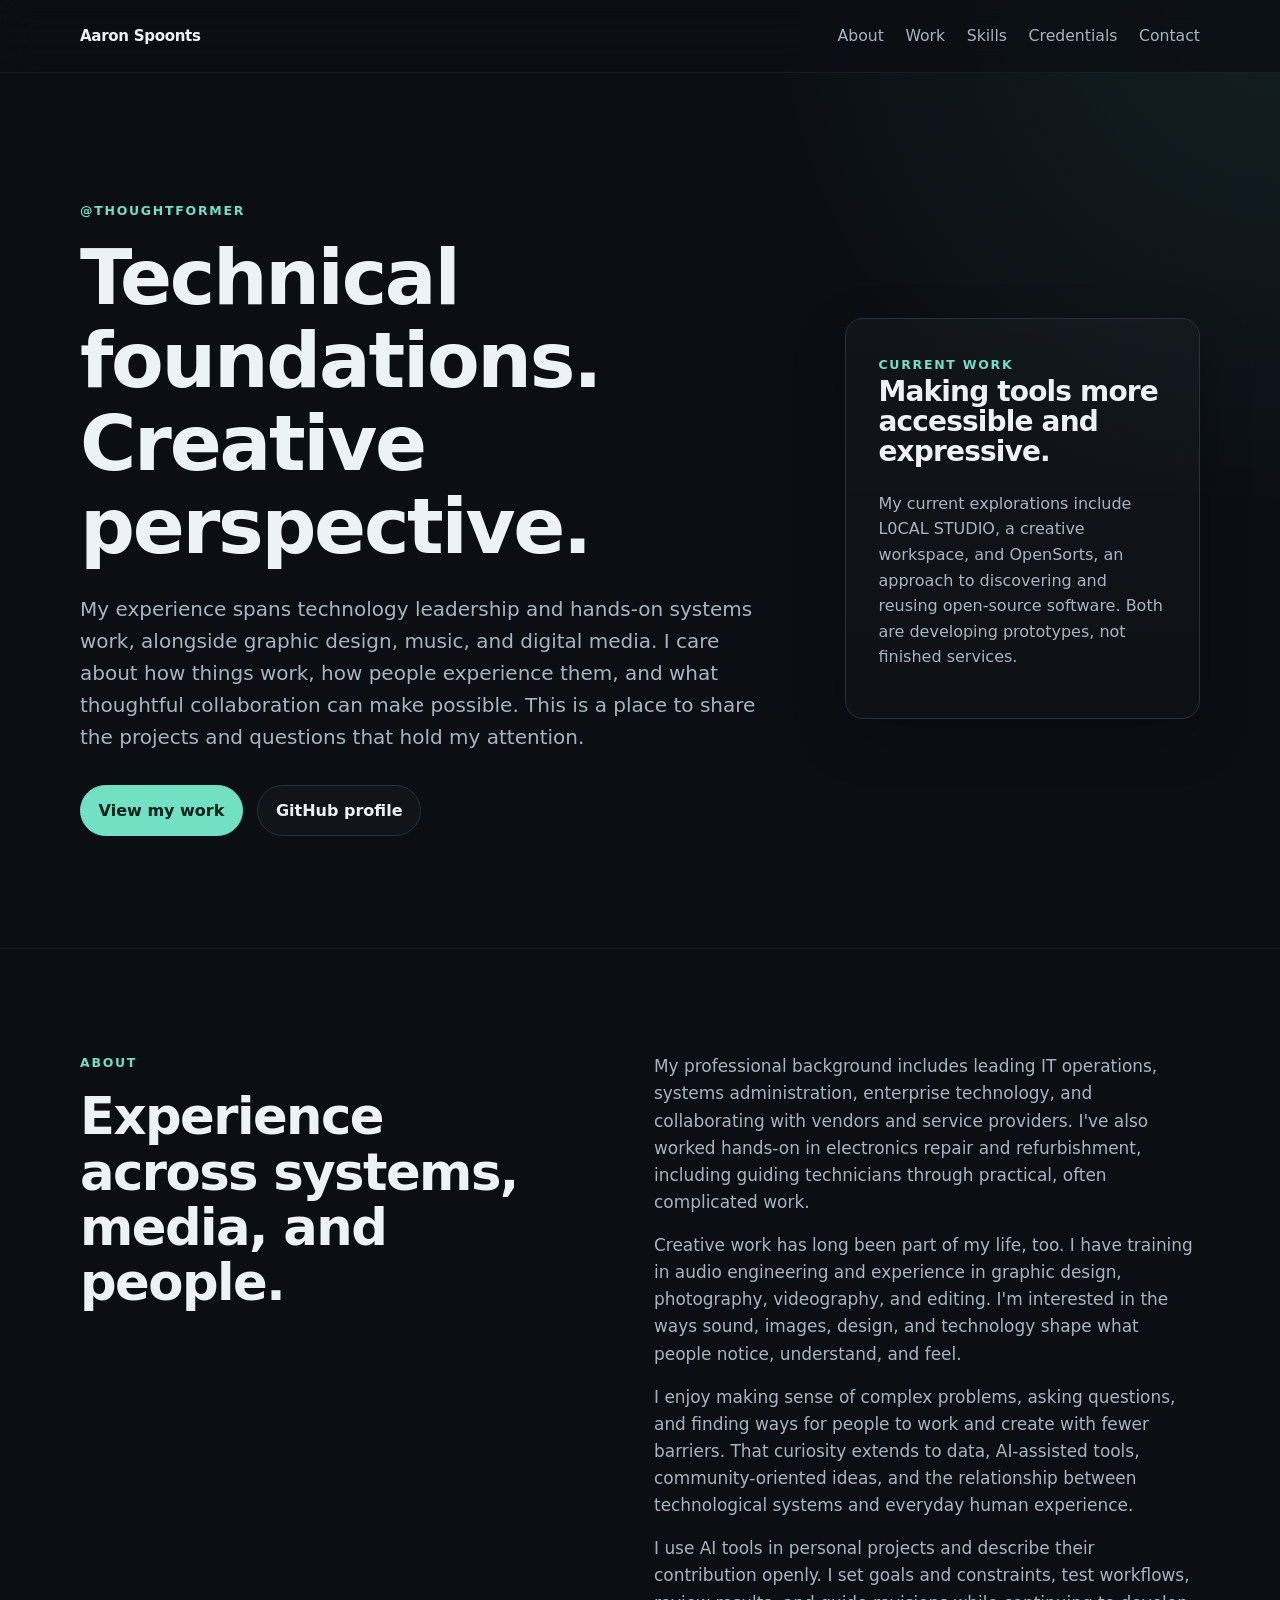
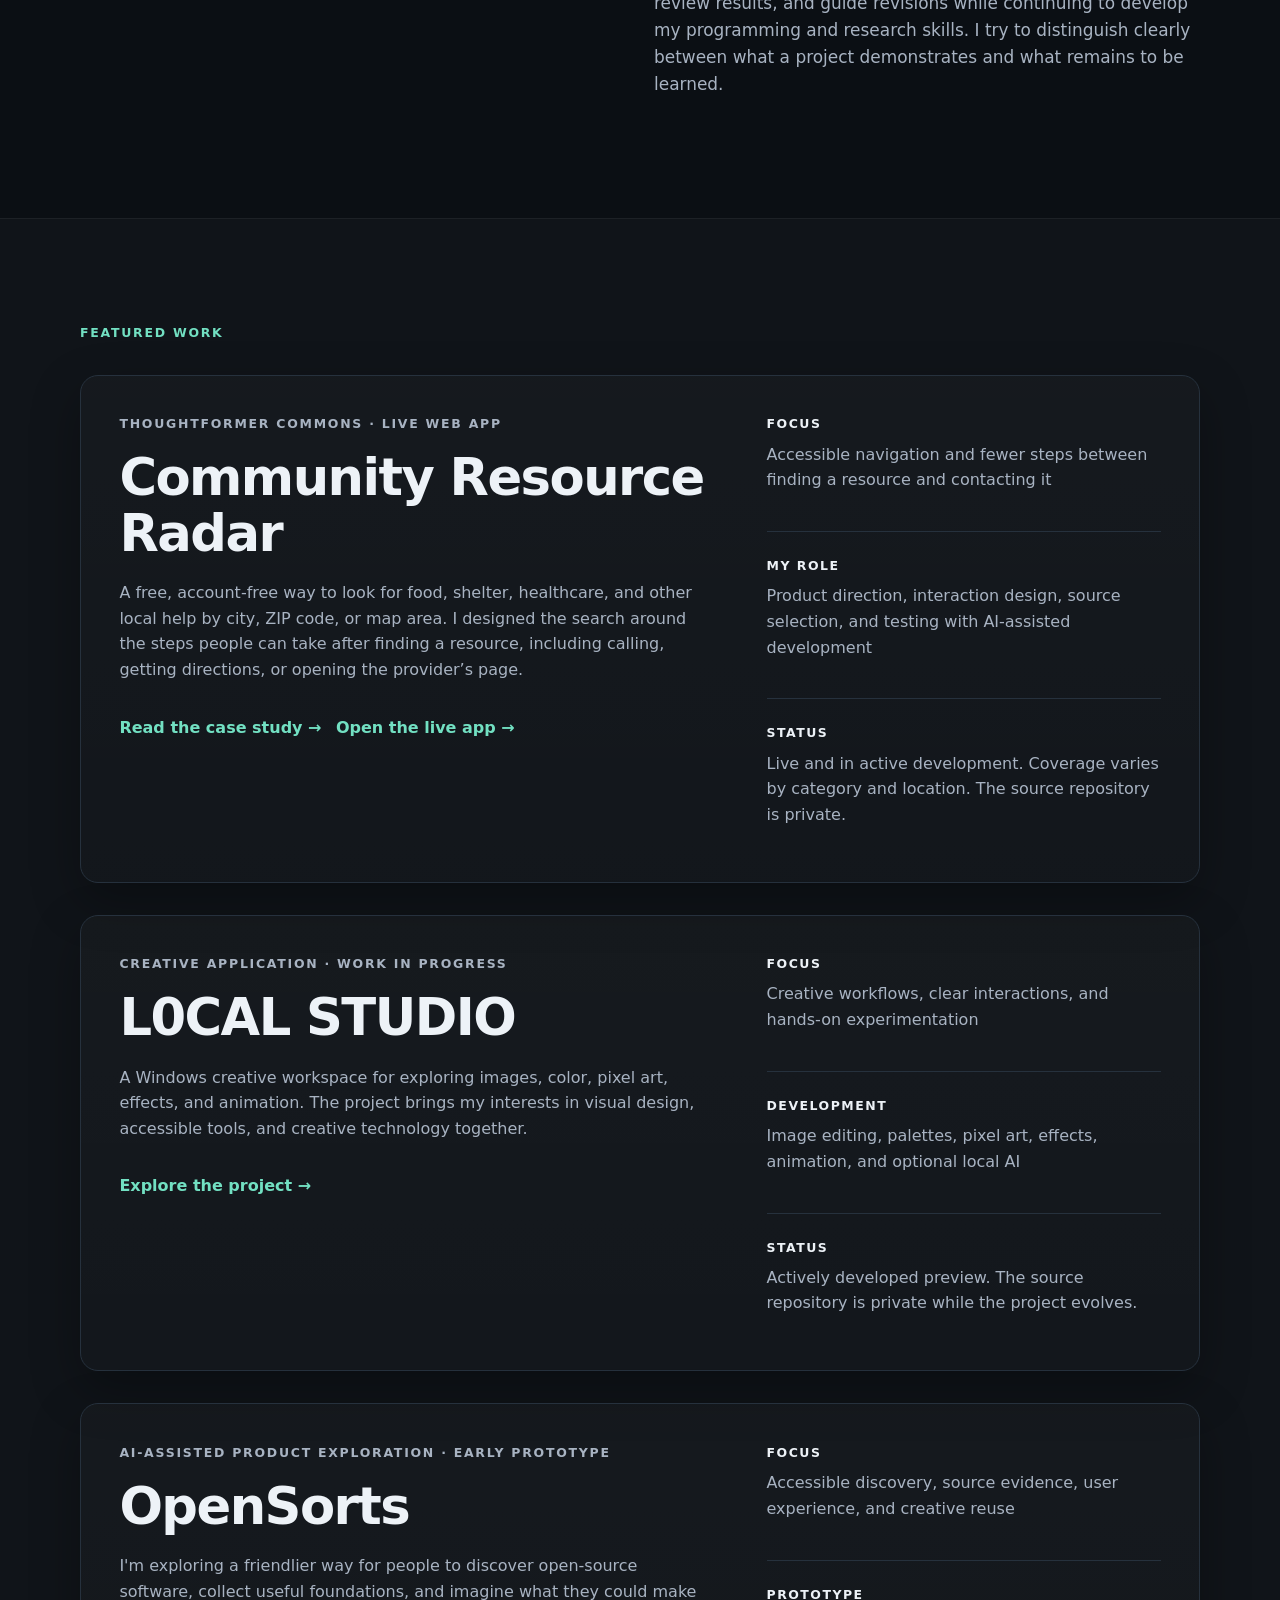
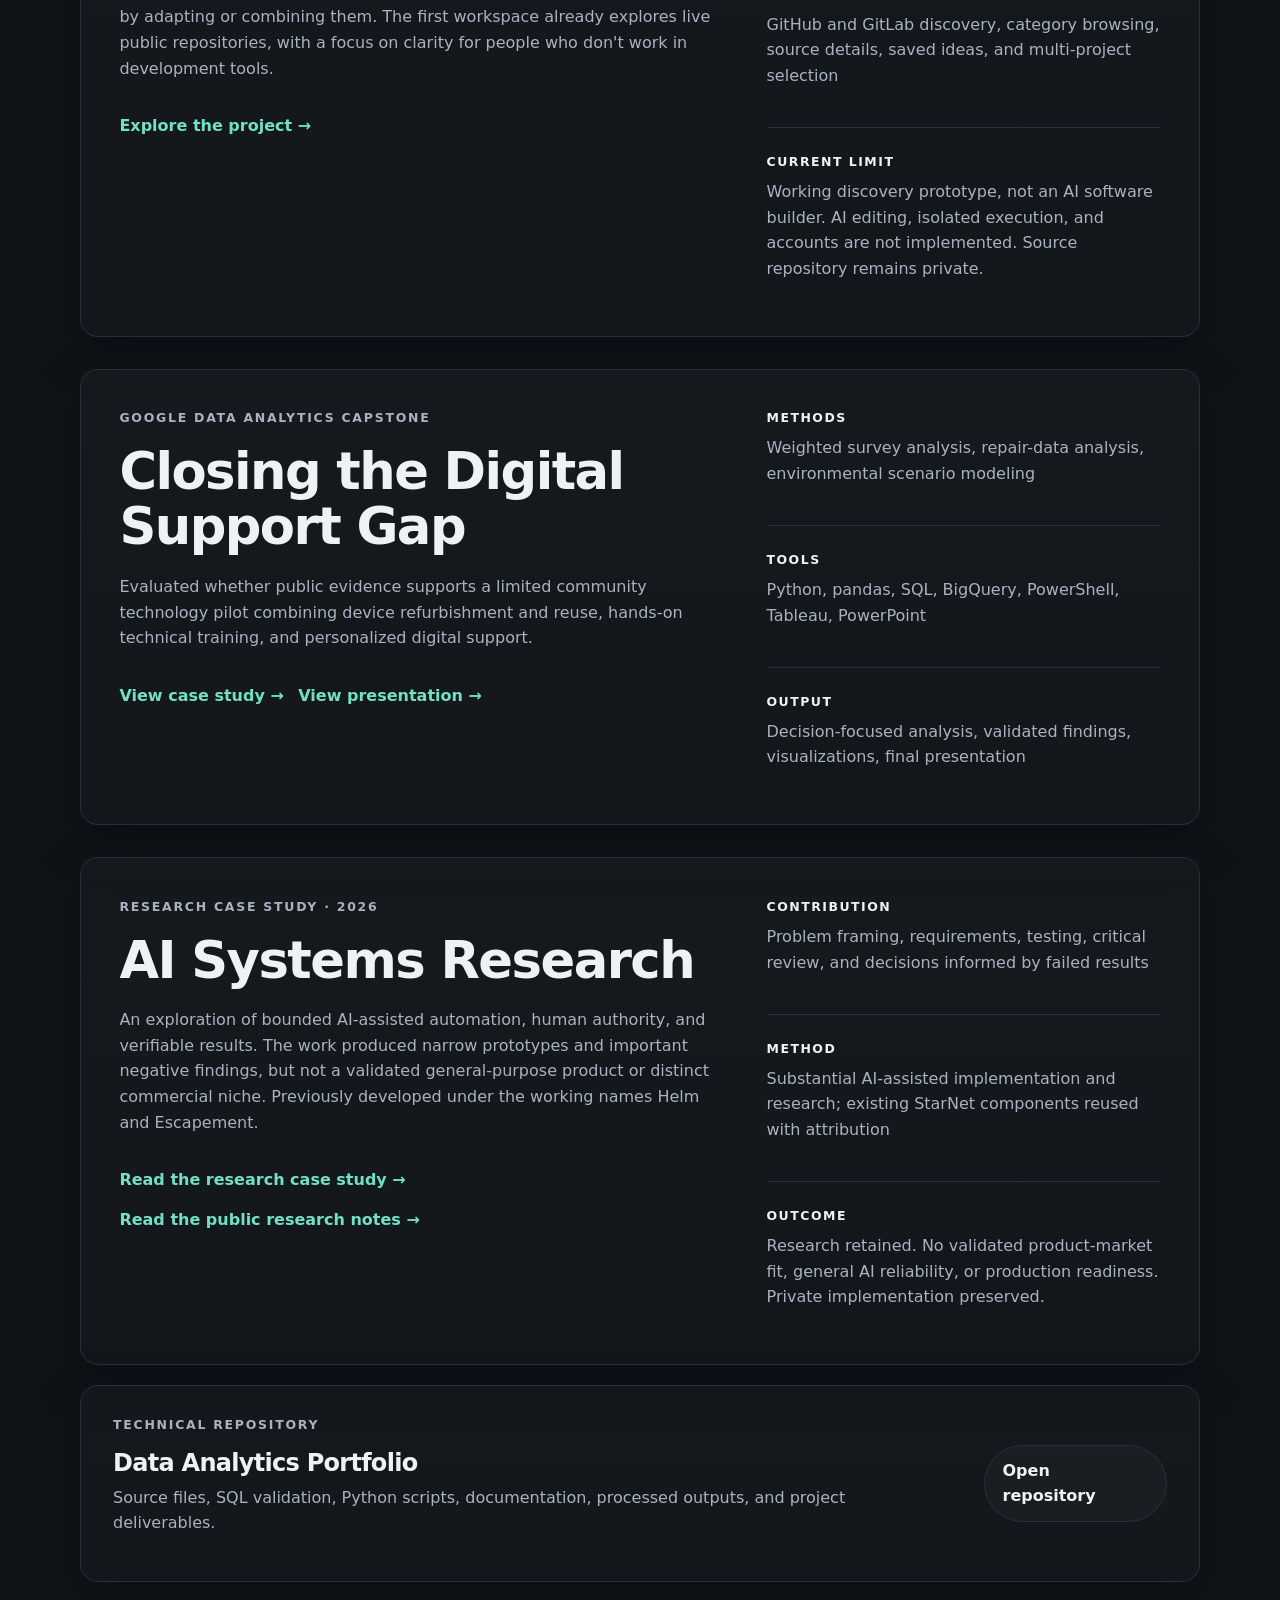
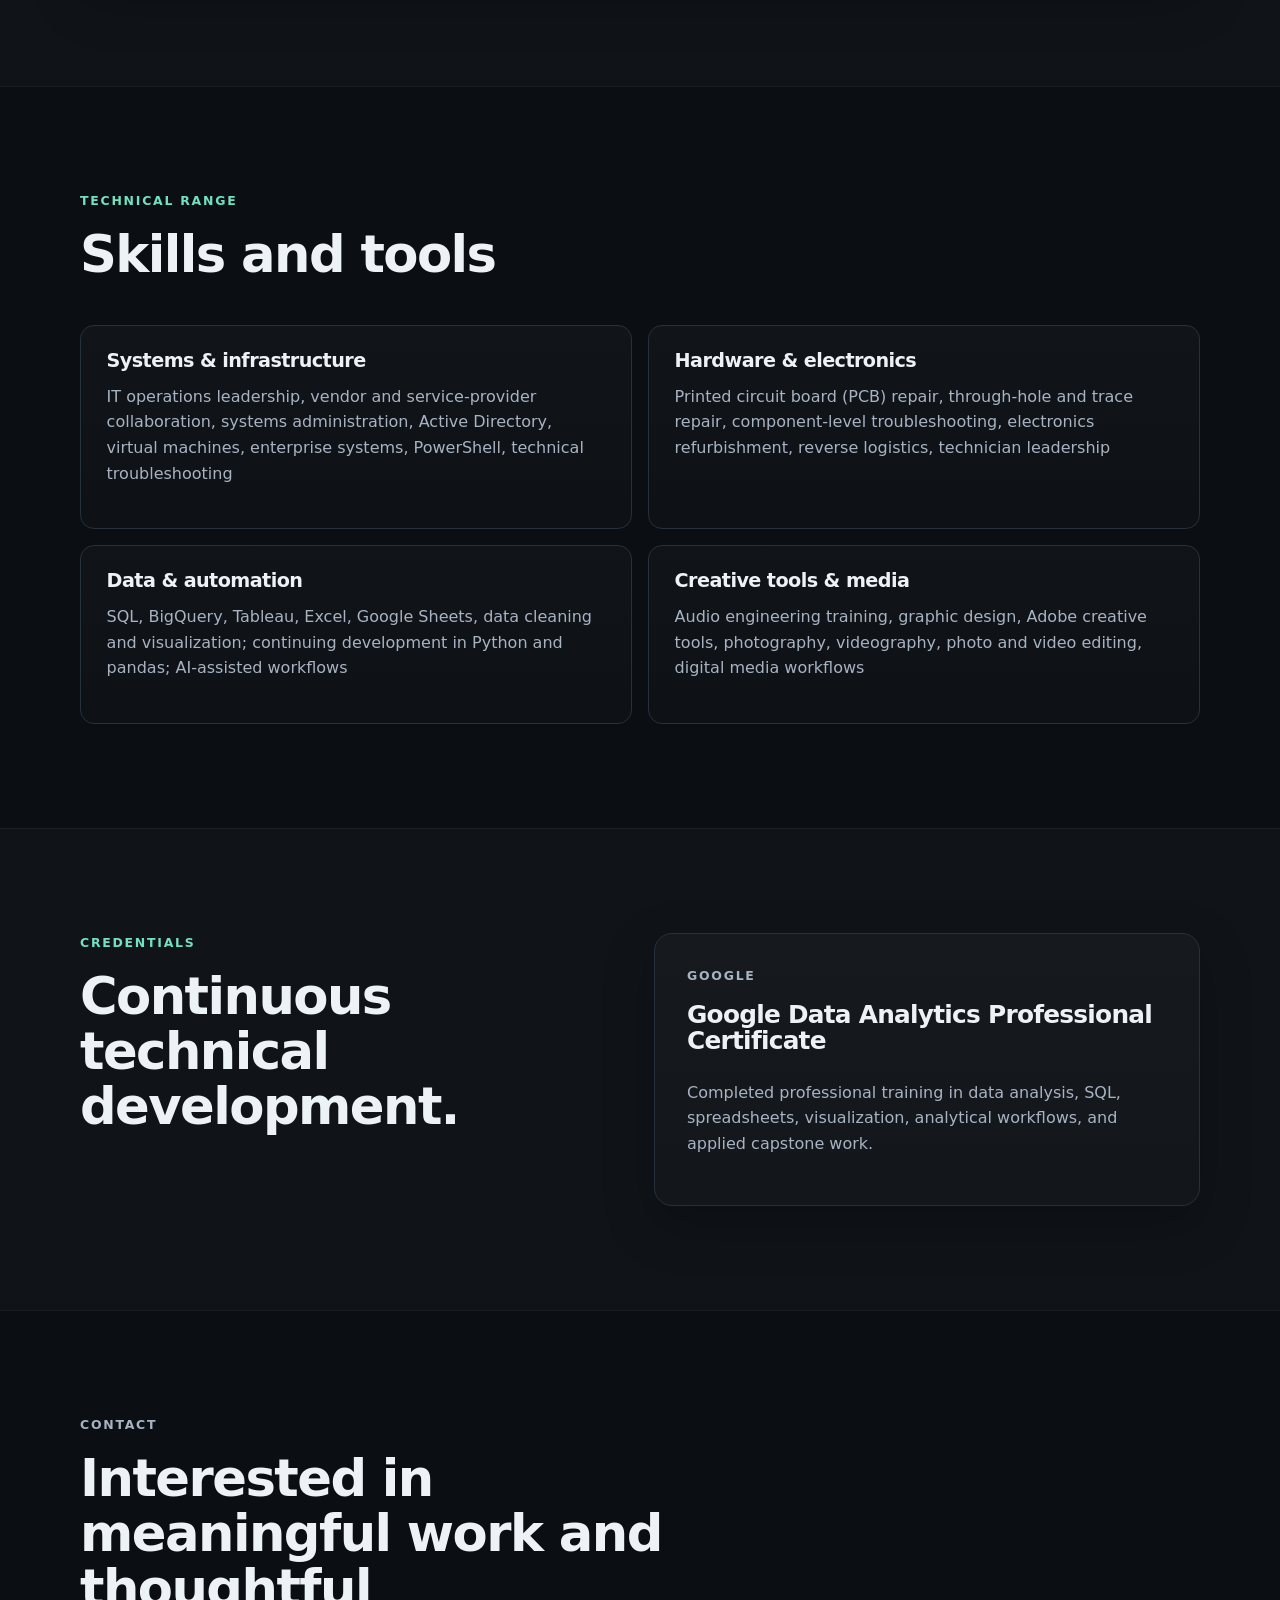
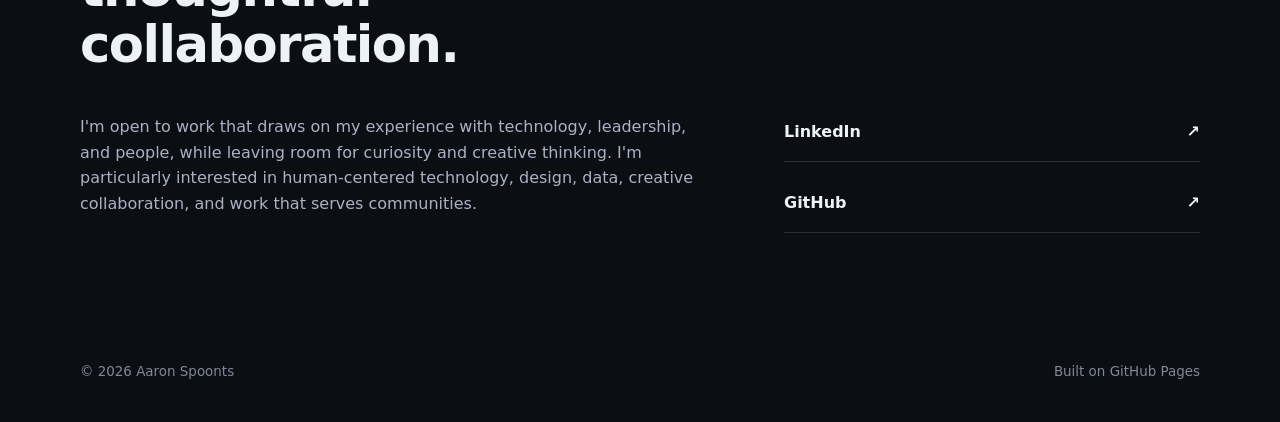
==== commit 4cb25bf8: "Feature Community Resource Radar on the portfolio" ====
--- a/index.html
+++ b/index.html
@@ -90,6 +90,23 @@
     <section id="work" class="section section-alt">
       <div class="container">
         <p class="section-kicker">Featured work</p>
+        <div class="project-card" id="community-resource-radar">
+          <div class="project-main">
+            <p class="project-type">Thoughtformer Commons · Live web app</p>
+            <h2>Community Resource Radar</h2>
+            <p>A free, account-free way to look for food, shelter, healthcare, and other local help by city, ZIP code, or map area. I designed the search around the steps people can take after finding a resource, including calling, getting directions, or opening the provider’s page.</p>
+            <div class="project-actions">
+              <a class="text-link" href="community-resource-radar/">Read the case study →</a>
+              <a class="text-link" href="https://resourceradar.pages.dev/">Open the live app →</a>
+            </div>
+          </div>
+          <div class="project-meta">
+            <div><span>Focus</span><p>Accessible navigation and fewer steps between finding a resource and contacting it</p></div>
+            <div><span>My role</span><p>Product direction, interaction design, source selection, and testing with AI-assisted development</p></div>
+            <div><span>Status</span><p>Live and in active development. Coverage varies by category and location. The source repository is private.</p></div>
+          </div>
+        </div>
+
         <div class="project-card" id="local-studio">
           <div class="project-main">
             <p class="project-type">Creative application · Work in progress</p>
